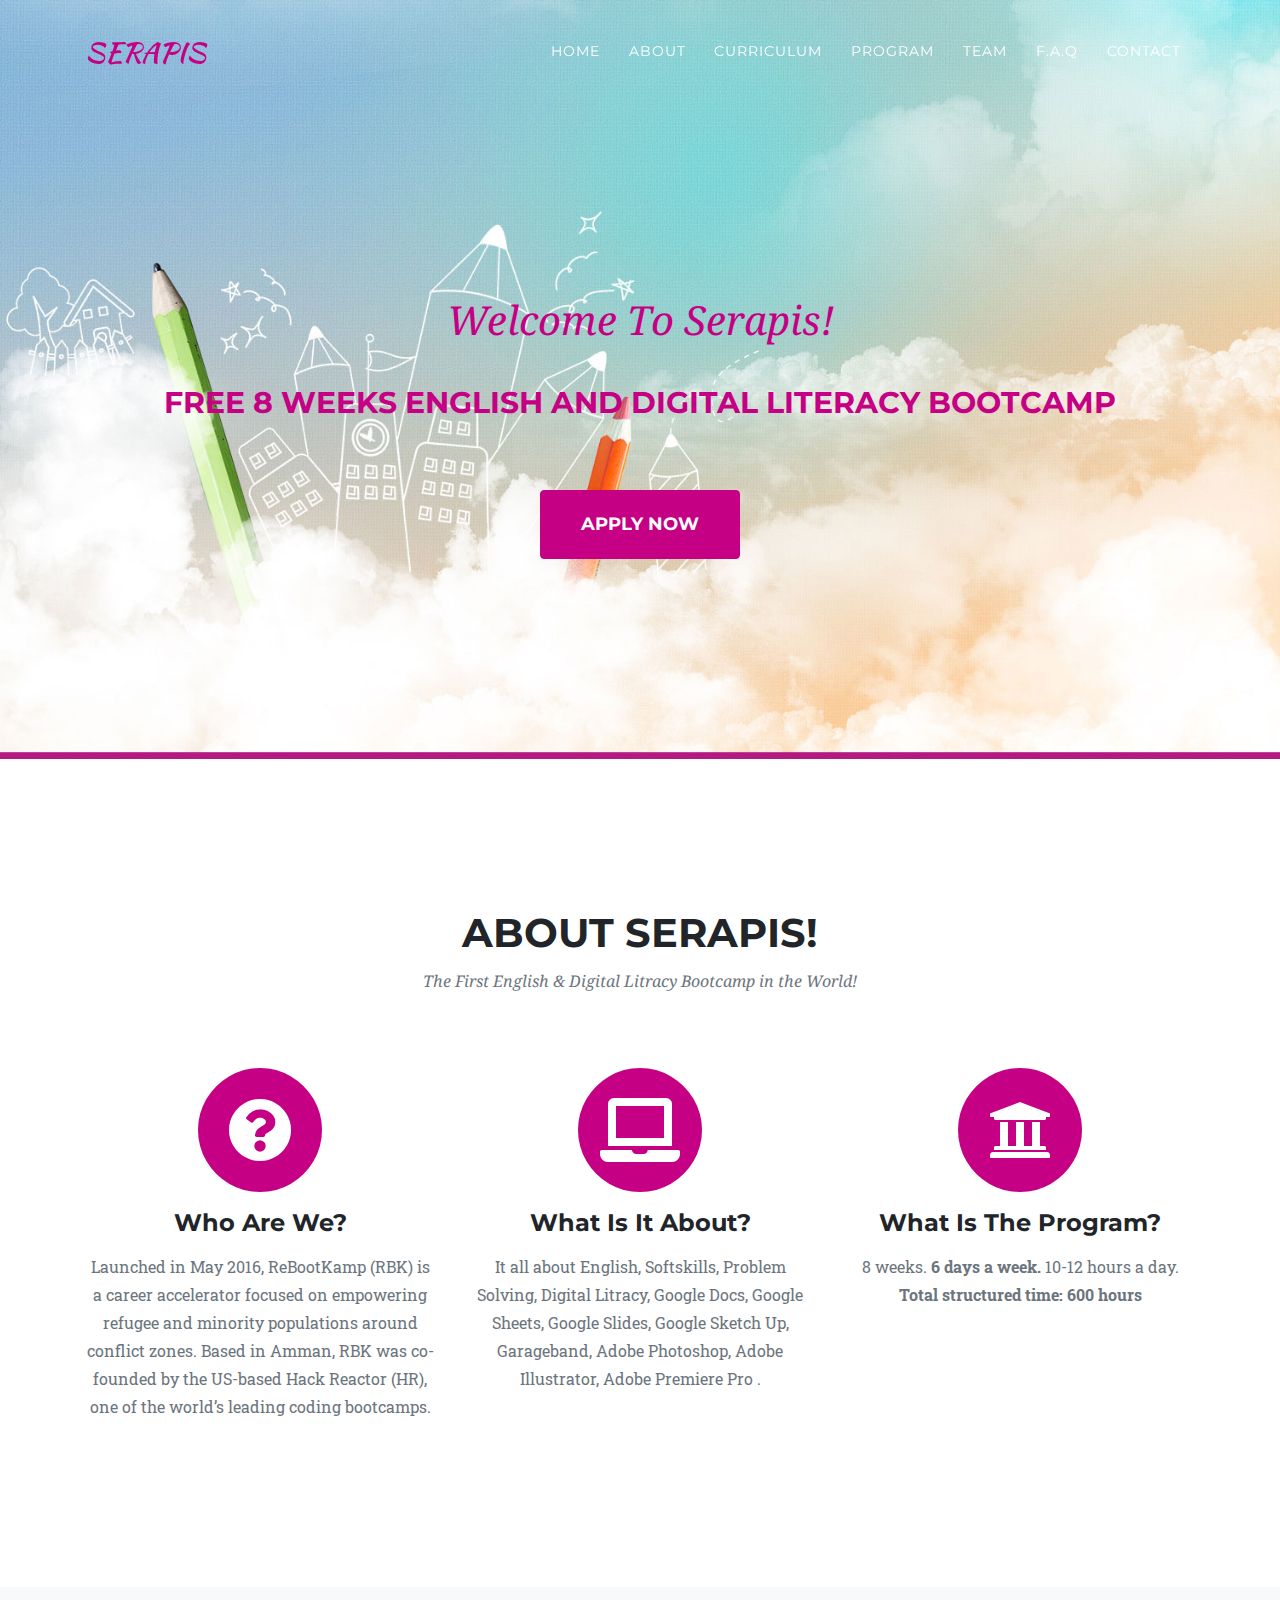
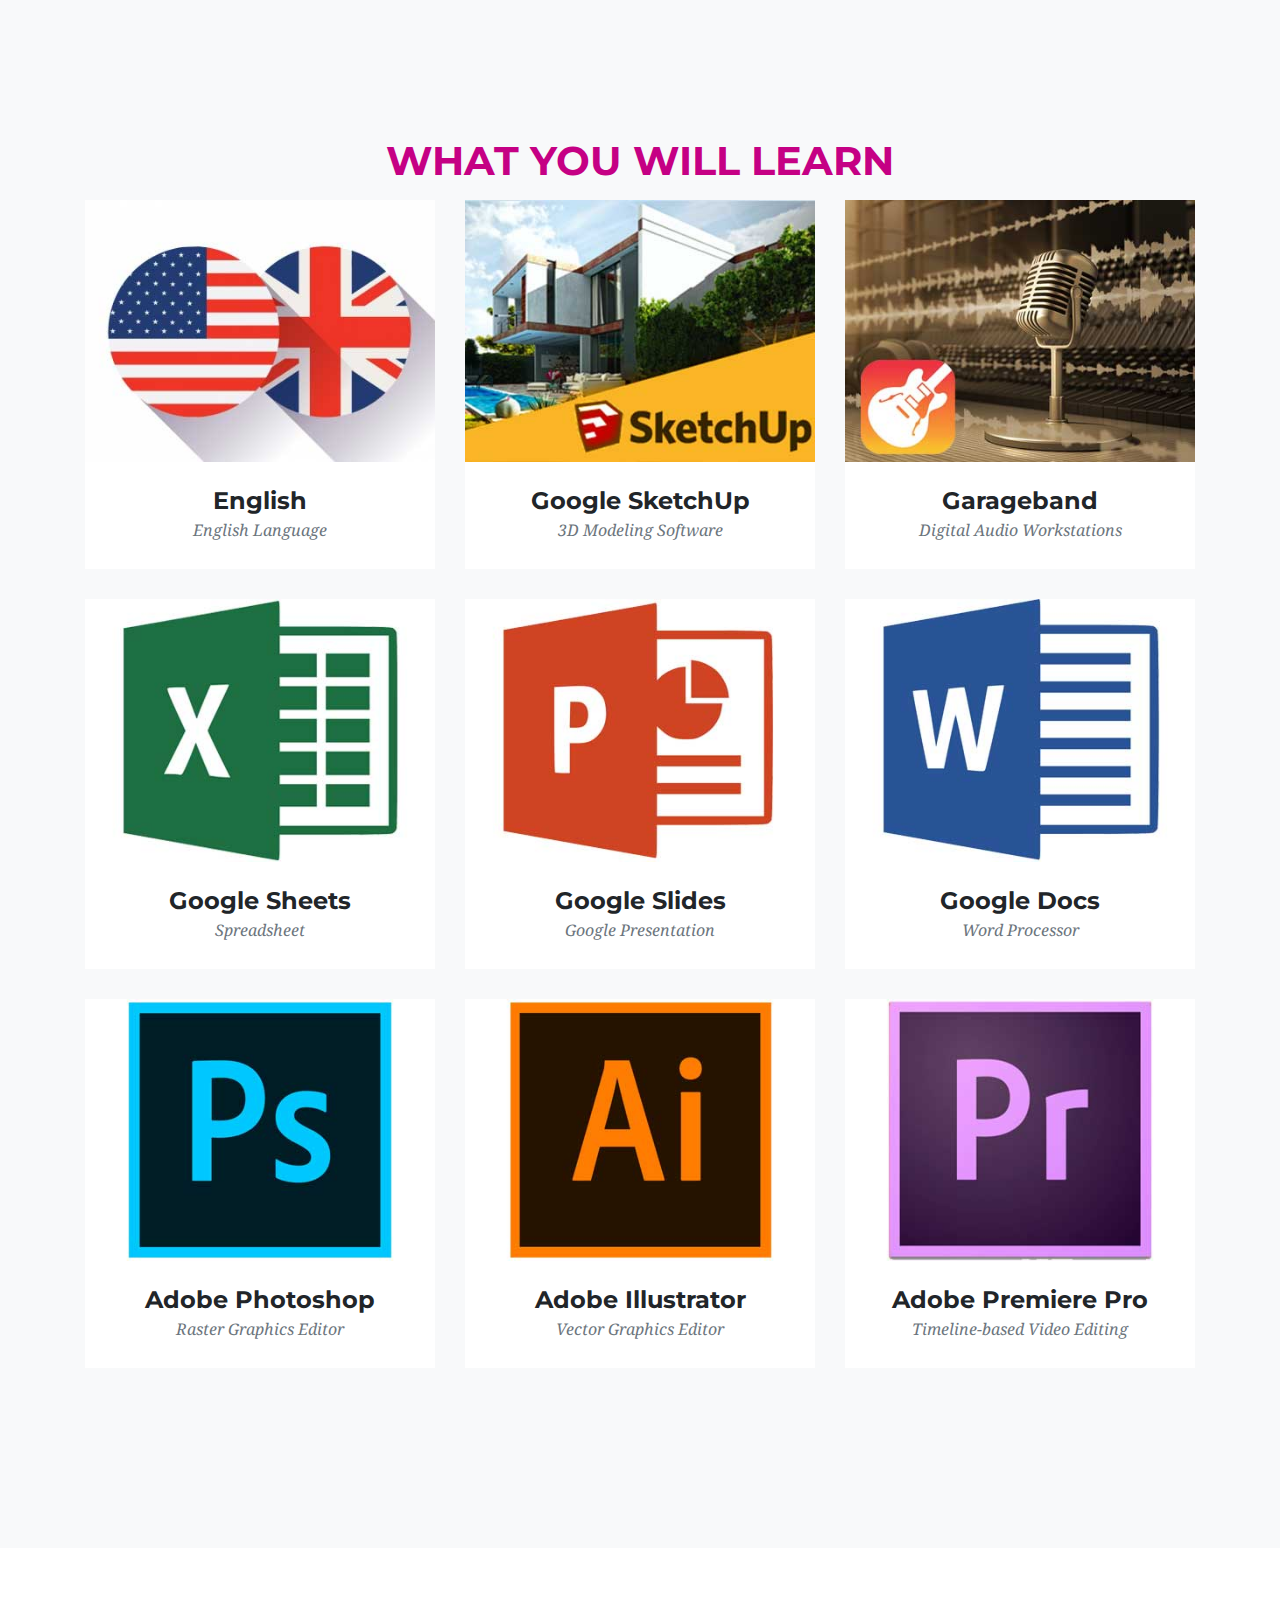
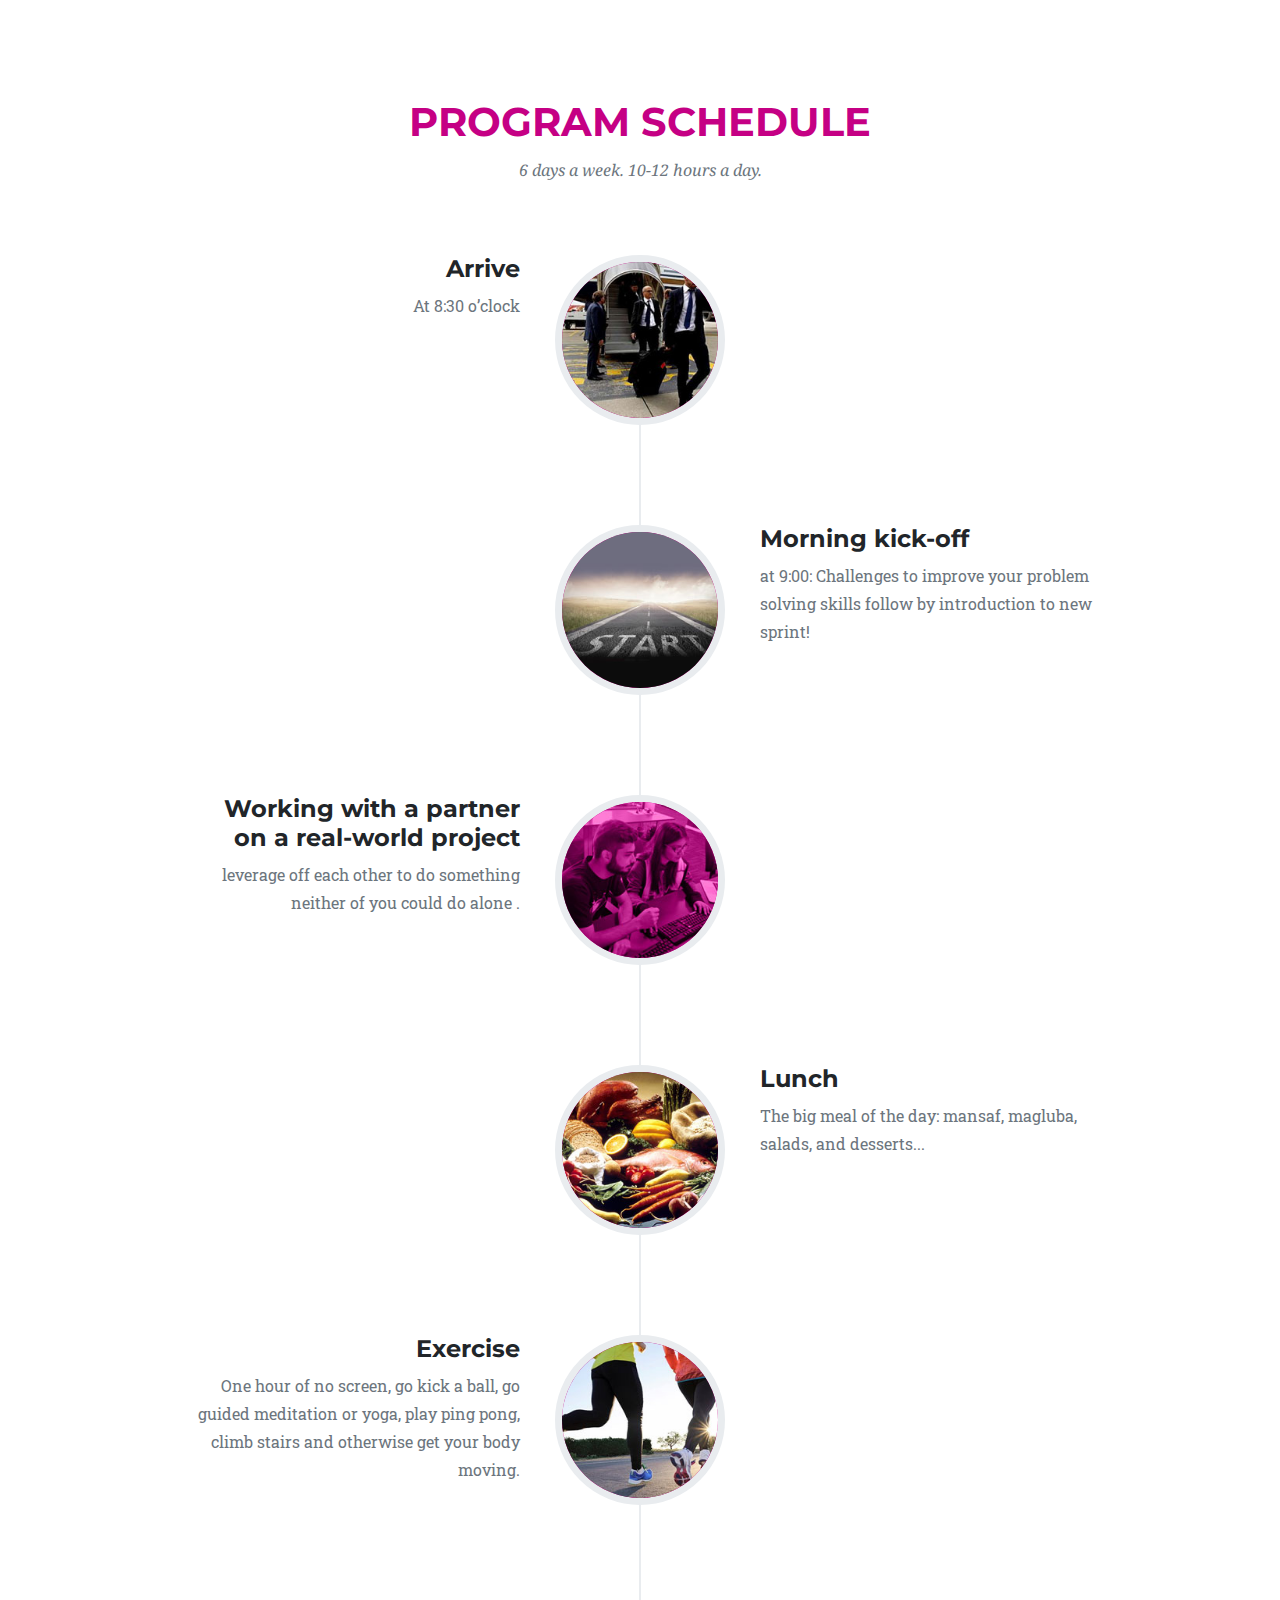
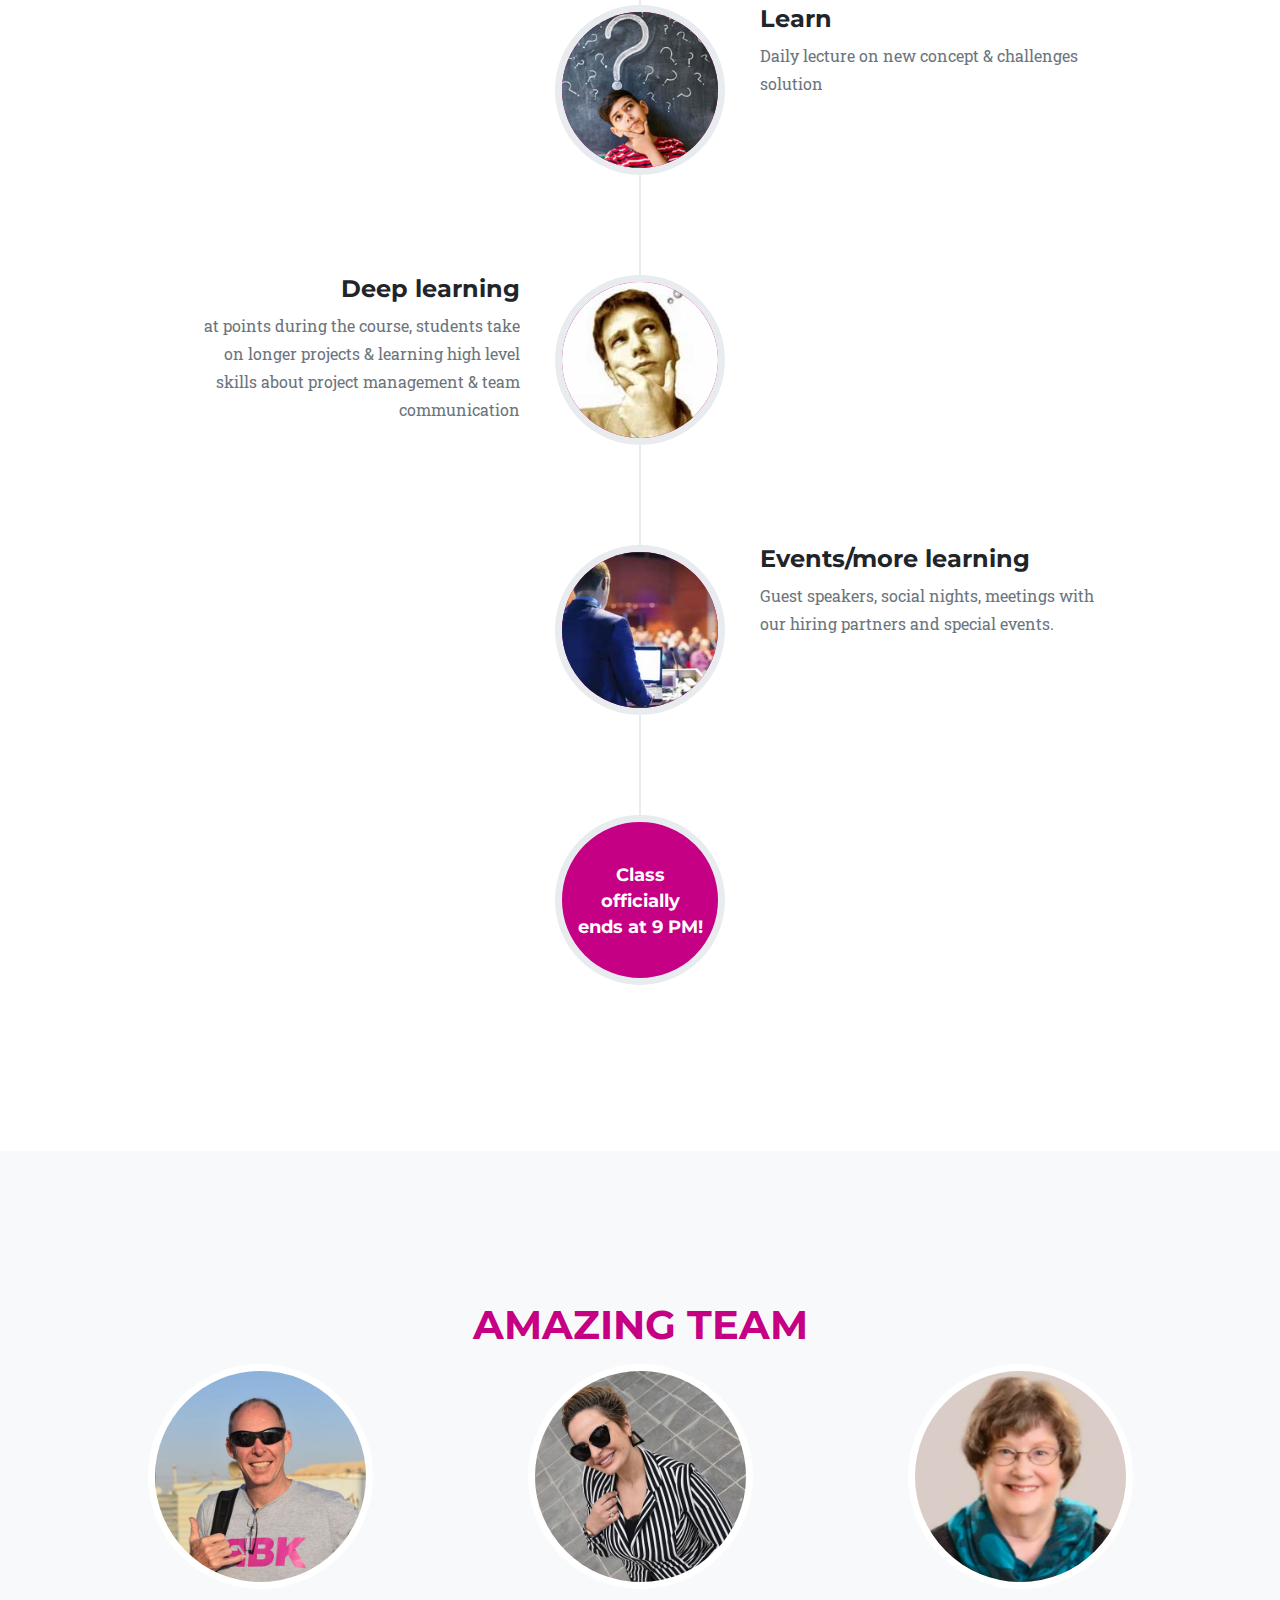
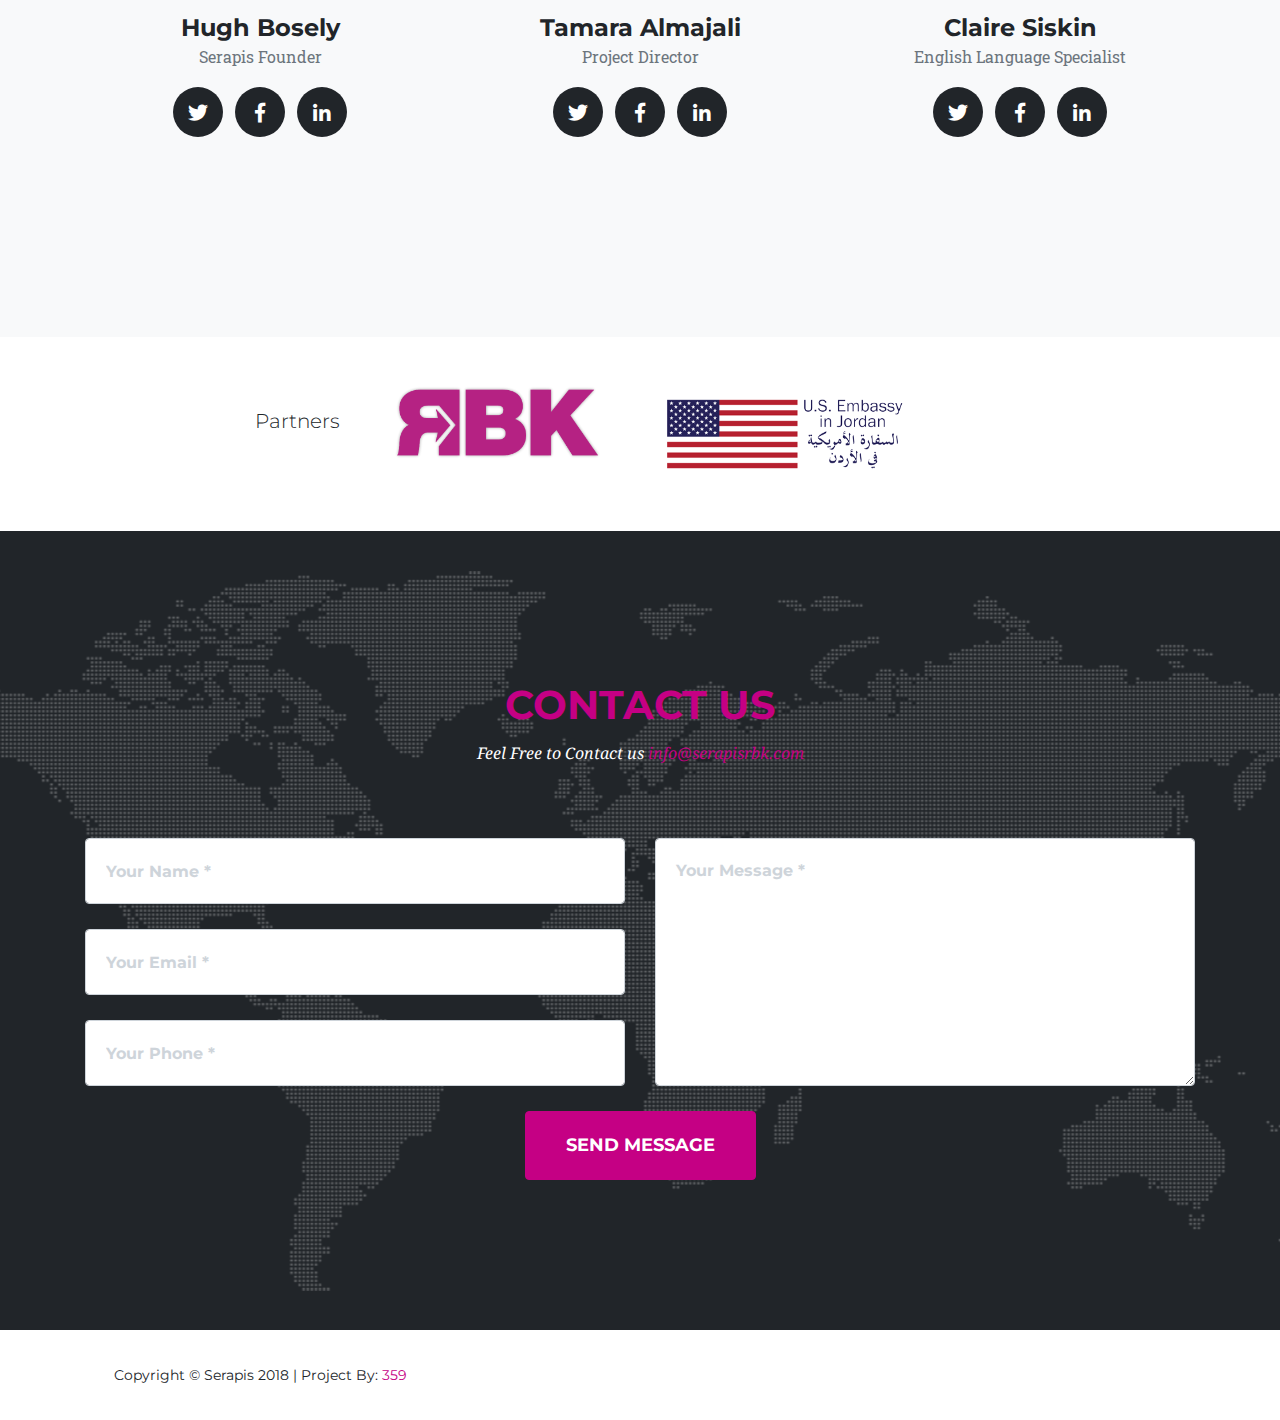
==== index.html @ 558980ce "(First English  Version) Will F.A.Q" ====
<!DOCTYPE html>
<html lang="en">

  <head>

    <meta charset="utf-8">
    <meta name="viewport" content="width=device-width, initial-scale=1, shrink-to-fit=no">
    <meta name="Serapis Bootcamp | Egnlish & Digital Litracy" content="">
    <meta name="Majd Eddin" content="Serapis Website">
    <link rel="shortcut icon" type="image/png" href="favicon.png"/>

    <title>Serapis Bootcamp | Egnlish & Digital Litracy</title>

    <!-- Bootstrap core CSS -->
    <link href="vendor/bootstrap/css/bootstrap.min.css" rel="stylesheet">

    <!-- Custom fonts for this template -->
    <link href="vendor/fontawesome-free/css/all.min.css" rel="stylesheet" type="text/css">
    <link href="https://fonts.googleapis.com/css?family=Montserrat:400,700" rel="stylesheet" type="text/css">
    <link href='https://fonts.googleapis.com/css?family=Kaushan+Script' rel='stylesheet' type='text/css'>
    <link href='https://fonts.googleapis.com/css?family=Droid+Serif:400,700,400italic,700italic' rel='stylesheet' type='text/css'>
    <link href='https://fonts.googleapis.com/css?family=Roboto+Slab:400,100,300,700' rel='stylesheet' type='text/css'>

    <!-- Custom styles for this template -->
    <link href="css/agency.min.css" rel="stylesheet">

  </head>

  <body id="page-top">

    <!-- Navigation -->
    <nav class="navbar navbar-expand-lg navbar-dark fixed-top" id="mainNav">
      <div class="container">
        <a class="navbar-brand js-scroll-trigger" href="#page-top">SERAPIS</a>
        <button class="navbar-toggler navbar-toggler-right" type="button" data-toggle="collapse" data-target="#navbarResponsive" aria-controls="navbarResponsive" aria-expanded="false" aria-label="Toggle navigation">
          Menu
          <i class="fas fa-bars"></i>
        </button>
        <div class="collapse navbar-collapse" id="navbarResponsive">
          <ul class="navbar-nav text-uppercase ml-auto">
            <li class="nav-item">
              <a class="nav-link js-scroll-trigger" href="#home">Home</a>
            </li>
            <li class="nav-item">
              <a class="nav-link js-scroll-trigger" href="#about">About</a>
            </li>
            <li class="nav-item">
              <a class="nav-link js-scroll-trigger" href="#portfolio">Curriculum</a>
            </li>
            <li class="nav-item">
                <a class="nav-link js-scroll-trigger" href="#program">Program</a>
              </li>
            <li class="nav-item">
              <a class="nav-link js-scroll-trigger" href="#team">Team</a>
            </li>
               <li class="nav-item">
              <a class="nav-link js-scroll-trigger" href="faq.html">F.A.Q</a>
            </li>
            <li class="nav-item">
              <a class="nav-link js-scroll-trigger" href="#contact">Contact</a>
            </li>
          </ul>
        </div>
      </div>
    </nav>

    <!-- Header -->
    <header class="masthead">
      <div class="container">
        <div class="intro-text">
          <div class="intro-lead-in" style="color:#C50084">Welcome To Serapis!</div>
          <div class="intro-heading text-uppercase" style="color:#C50084">FREE 8 WEEKS ENGLISH AND DIGITAL LITERACY BOOTCAMP          </div>
          <a class="btn btn-primary btn-xl text-uppercase js-scroll-trigger" href="apply/public">Apply Now</a>
        </div>
      </div>
    </header>

    <!-- Services -->
    <section id="about">
      <div class="container">
        <div class="row">
          <div class="col-lg-12 text-center">
            <h2 class="section-heading text-uppercase">About Serapis!</h2>
            <h3 class="section-subheading text-muted">The First English & Digital Litracy Bootcamp in the World!</h3>
          </div>
        </div>
        <div class="row text-center">
          <div class="col-md-4">
            <span class="fa-stack fa-4x">
              <i class="fas fa-circle fa-stack-2x text-primary"></i>
              <i class="fas fa-question-circle  fa-stack-1x fa-inverse"></i>
            </span>
            <h4 class="service-heading">Who Are We?</h4>
            <p class="text-muted">Launched in May 2016, ReBootKamp (RBK) is a career accelerator focused on empowering refugee and minority populations around conflict zones. Based in Amman, RBK was co-founded by the US-based Hack Reactor (HR), one of the world’s leading coding bootcamps.</p>
          </div>
          <div class="col-md-4">
            <span class="fa-stack fa-4x">
              <i class="fas fa-circle fa-stack-2x text-primary"></i>
              <i class="fas fa-laptop fa-stack-1x fa-inverse"></i>
            </span>
            <h4 class="service-heading">What Is It About?</h4>
            <p class="text-muted">It all about English, Softskills, Problem Solving, Digital Litracy, Google Docs, Google Sheets, Google Slides, Google Sketch Up, Garageband, Adobe Photoshop, Adobe Illustrator, Adobe Premiere Pro .</p>
          </div>
          <div class="col-md-4">
            <span class="fa-stack fa-4x">
              <i class="fas fa-circle fa-stack-2x text-primary"></i>
              <i class="fas fa-university  fa-stack-1x fa-inverse"></i>
            </span>
            <h4 class="service-heading">What Is The Program?</h4>
            <p class="text-muted">
              8 weeks.
             <b> 6 days a week.</b>
              10-12  hours a day.
              <b>Total structured time: 600 hours</b>
            </p>
          </div>
        </div>
      </div>
    </section>

    <!-- Portfolio Grid -->
    <section class="bg-light" id="portfolio">
      <div class="container">
        <div class="row">
          <div class="col-lg-12 text-center">
            <h2 class="section-heading text-uppercase" style="color:#C50084">What You Will Learn</h2>
            <!-- <h3 class="section-subheading text-muted">Lorem ipsum dolor sit amet consectetur.</h3> -->
          </div>
        </div>
        <div class="row">
          <div class="col-md-4 col-sm-6 portfolio-item">
            <a class="portfolio-link" data-toggle="modal" href="#portfolioModal1">
              <div class="portfolio-hover">
                <div class="portfolio-hover-content">
                  <i class="fas fa-plus fa-3x"></i>
                </div>
              </div>
              <img class="img-fluid" src="img/learn/english.jpg" alt="">
            </a>
            <div class="portfolio-caption">
              <h4>English</h4>
              <p class="text-muted">English Language</p>
            </div>
          </div>
          <div class="col-md-4 col-sm-6 portfolio-item">
            <a class="portfolio-link" data-toggle="modal" href="#portfolioModal2">
              <div class="portfolio-hover">
                <div class="portfolio-hover-content">
                  <i class="fas fa-plus fa-3x"></i>
                </div>
              </div>
              <img class="img-fluid" src="img/learn/sketch.jpg" alt="">
            </a>
            <div class="portfolio-caption">
              <h4>Google SketchUp</h4>
              <p class="text-muted">3D Modeling Software</p>
            </div>
          </div>
          <div class="col-md-4 col-sm-6 portfolio-item">
            <a class="portfolio-link" data-toggle="modal" href="#portfolioModal3">
              <div class="portfolio-hover">
                <div class="portfolio-hover-content">
                  <i class="fas fa-plus fa-3x"></i>
                </div>
              </div>
              <img class="img-fluid" src="img/learn/carageband.jpg" alt="">
            </a>
            <div class="portfolio-caption">
              <h4>Garageband</h4>
              <p class="text-muted">Digital Audio Workstations</p>
            </div>
          </div>
          <div class="col-md-4 col-sm-6 portfolio-item">
            <a class="portfolio-link" data-toggle="modal" href="#portfolioModal4">
              <div class="portfolio-hover">
                <div class="portfolio-hover-content">
                  <i class="fas fa-plus fa-3x"></i>
                </div>
              </div>
              <img class="img-fluid" src="img/learn/excel.jpg" alt="">
            </a>
            <div class="portfolio-caption">
              <h4>Google Sheets</h4>
              <p class="text-muted">Spreadsheet</p>
            </div>
          </div>
          <div class="col-md-4 col-sm-6 portfolio-item">
            <a class="portfolio-link" data-toggle="modal" href="#portfolioModal5">
              <div class="portfolio-hover">
                <div class="portfolio-hover-content">
                  <i class="fas fa-plus fa-3x"></i>
                </div>
              </div>
              <img class="img-fluid" src="img/learn/powerpoint.jpg" alt="">
            </a>
            <div class="portfolio-caption">
              <h4> Google Slides</h4>
              <p class="text-muted">Google Presentation</p>
            </div>
          </div>
          <div class="col-md-4 col-sm-6 portfolio-item">
            <a class="portfolio-link" data-toggle="modal" href="#portfolioModal6">
              <div class="portfolio-hover">
                <div class="portfolio-hover-content">
                  <i class="fas fa-plus fa-3x"></i>
                </div>
              </div>
              <img class="img-fluid" src="img/learn/word.jpg" alt="">
            </a>
            <div class="portfolio-caption">
              <h4>Google Docs</h4>
              <p class="text-muted">Word Processor</p>
            </div>
          </div>
          <div class="col-md-4 col-sm-6 portfolio-item">
            <a class="portfolio-link" data-toggle="modal" href="#portfolioModal6">
              <div class="portfolio-hover">
                <div class="portfolio-hover-content">
                  <i class="fas fa-plus fa-3x"></i>
                </div>
              </div>
              <img class="img-fluid" src="img/learn/ps.jpg" alt="">
            </a>
            <div class="portfolio-caption">
              <h4>Adobe Photoshop</h4>
              <p class="text-muted">Raster Graphics Editor </p>
            </div>
          </div>
          <div class="col-md-4 col-sm-6 portfolio-item">
            <a class="portfolio-link" data-toggle="modal" href="#portfolioModal6">
              <div class="portfolio-hover">
                <div class="portfolio-hover-content">
                  <i class="fas fa-plus fa-3x"></i>
                </div>
              </div>
              <img class="img-fluid" src="img/learn/ai.jpg" alt="">
            </a>
            <div class="portfolio-caption">
              <h4>Adobe Illustrator</h4>
              <p class="text-muted">Vector Graphics Editor </p>
            </div>
          </div>
          <div class="col-md-4 col-sm-6 portfolio-item">
            <a class="portfolio-link" data-toggle="modal" href="#portfolioModal6">
              <div class="portfolio-hover">
                <div class="portfolio-hover-content">
                  <i class="fas fa-plus fa-3x"></i>
                </div>
              </div>
              <img class="img-fluid" src="img/learn/pr.jpg" alt="">
            </a>
            <div class="portfolio-caption">
              <h4>Adobe Premiere Pro</h4>
              <p class="text-muted">Timeline-based Video Editing</p>
            </div>
          </div>
        </div>
      </div>
    </section>

    <!-- About -->
    <section id="program">
      <div class="container">
        <div class="row">
          <div class="col-lg-12 text-center">
            <h2 class="section-heading text-uppercase" style="color:#C50084">Program Schedule</h2>
            <h3 class="section-subheading text-muted"> 6 days a week. 10-12  hours a day.</h3>
          </div>
        </div>
        <div class="row">
          <div class="col-lg-12">
            <ul class="timeline">
              <li>
                <div class="timeline-image">
                  <img class="rounded-circle img-fluid" src="img/program/arrive.jpg" alt="">
                </div>
                <div class="timeline-panel">
                  <div class="timeline-heading">
                    <h4>Arrive</h4>
                  </div>
                  <div class="timeline-body">
                    <p class="text-muted">At 8:30 o’clock</p>
                  </div>
                </div>
              </li>
              <li class="timeline-inverted">
                <div class="timeline-image">
                  <img class="rounded-circle img-fluid" src="img/program/start.jpg" alt="">
                </div>
                <div class="timeline-panel">
                  <div class="timeline-heading">
                    <h4>Morning kick-off</h4>
                  </div>
                  <div class="timeline-body">
                    <p class="text-muted">at 9:00: Challenges to improve your problem solving skills follow by introduction to new sprint!</p>
                  </div>
                </div>
              </li>
              <li>
                <div class="timeline-image">
                  <img class="rounded-circle img-fluid" src="img/program/working.jpg" alt="">
                </div>
                <div class="timeline-panel">
                  <div class="timeline-heading">
                    <h4>Working with a partner on a real-world project</h4>
                  </div>
                  <div class="timeline-body">
                    <p class="text-muted">leverage off each other to do something neither of you could do alone .</p>
                  </div>
                </div>
              </li>
              
              <li class="timeline-inverted">
                <div class="timeline-image">
                  <img class="rounded-circle img-fluid" src="img/program/food.jpg" alt="">
                </div>
                <div class="timeline-panel">
                  <div class="timeline-heading">
                    <h4>Lunch</h4>
                  </div>
                  <div class="timeline-body">
                    <p class="text-muted">The big meal of the day: mansaf, magluba, salads, and desserts...</p>
                  </div>
                </div>
              </li>
              <li>
                  <div class="timeline-image">
                    <img class="rounded-circle img-fluid" src="img/program/exercise.jpg" alt="">
                  </div>
                  <div class="timeline-panel">
                    <div class="timeline-heading">
                      <h4>Exercise</h4>
                    </div>
                    <div class="timeline-body">
                      <p class="text-muted">One hour of no screen, go kick a ball, go guided meditation or yoga, play ping pong, climb stairs and otherwise get your body moving.</p>
                    </div>
                  </div>
                </li>
                <li class="timeline-inverted">
                    <div class="timeline-image">
                      <img class="rounded-circle img-fluid" src="img/program/learn.jpg" alt="">
                    </div>
                    <div class="timeline-panel">
                      <div class="timeline-heading">
                        <h4>Learn</h4>
                      </div>
                      <div class="timeline-body">
                        <p class="text-muted">Daily lecture on new concept & challenges solution</p>
                      </div>
                    </div>
                  </li>
                  <li>
                      <div class="timeline-image">
                        <img class="rounded-circle img-fluid" src="img/program/deep.jpg" alt="">
                      </div>
                      <div class="timeline-panel">
                        <div class="timeline-heading">
                          <h4> Deep learning</h4>
                        </div>
                        <div class="timeline-body">
                          <p class="text-muted">at points during the course, students take on longer projects & learning high level skills about project management & team communication</p>
                        </div>
                      </div>
                    </li>
                    <li class="timeline-inverted">
                        <div class="timeline-image">
                          <img class="rounded-circle img-fluid" src="img/program/event.jpg" alt="">
                        </div>
                        <div class="timeline-panel">
                          <div class="timeline-heading">
                            <h4>Events/more learning</h4>
                          </div>
                          <div class="timeline-body">
                            <p class="text-muted">Guest speakers, social nights, meetings with our hiring partners and special events.</p>
                          </div>
                        </div>
                      </li>
              <li class="timeline-inverted">
                <div class="timeline-image">
                  <h4>Class  
                    <br>officially
                    <br>ends at 9 PM!</h4>
                </div>
              </li>
            </ul>
          </div>
        </div>
      </div>
    </section>

    <!-- Team -->
    <section class="bg-light" id="team">
      <div class="container">
        <div class="row">
          <div class="col-lg-12 text-center">
            <h2 class="section-heading text-uppercase" style="color:#C50084">Amazing Team</h2>
          </div>
        </div>
        <div class="row">
          <div class="col-sm-4">
            <div class="team-member">
              <img class="mx-auto rounded-circle" src="img/team/1.jpg" alt="">
              <h4>Hugh Bosely</h4>
              <p class="text-muted">Serapis Founder</p>
              <ul class="list-inline social-buttons">
                <li class="list-inline-item">
                  <a href="https://twitter.com/HughBosely">
                    <i class="fab fa-twitter"></i>
                  </a>
                </li>
                <li class="list-inline-item">
                  <a href="https://www.facebook.com/JSNTG">
                    <i class="fab fa-facebook-f"></i>
                  </a>
                </li>
                <li class="list-inline-item">
                  <a href="https://www.linkedin.com/in/rebootkamp/">
                    <i class="fab fa-linkedin-in"></i>
                  </a>
                </li>
              </ul>
            </div>
          </div>
          <div class="col-sm-4">
            <div class="team-member">
              <img class="mx-auto rounded-circle" src="img/team/2.jpg" alt="">
              <h4>Tamara Almajali</h4>
              <p class="text-muted">Project Director</p>
              <ul class="list-inline social-buttons">
                <li class="list-inline-item">
                  <a href="#">
                    <i class="fab fa-twitter"></i>
                  </a>
                </li>
                <li class="list-inline-item">
                  <a href="https://www.facebook.com/tamara.almajali.5">
                    <i class="fab fa-facebook-f"></i>
                  </a>
                </li>
                <li class="list-inline-item">
                  <a href="https://www.linkedin.com/in/tamara-f-almajali-1774a886/">
                    <i class="fab fa-linkedin-in"></i>
                  </a>
                </li>
              </ul>
            </div>
          </div>
          <div class="col-sm-4">
            <div class="team-member">
              <img class="mx-auto rounded-circle" src="img/team/3.jpg" alt="">
              <h4> Claire Siskin </h4>
              <p class="text-muted">English Language Specialist</p>
              <ul class="list-inline social-buttons">
                <li class="list-inline-item">
                  <a href="https://twitter.com/cbsiskin">
                    <i class="fab fa-twitter"></i>
                  </a>
                </li>
                <li class="list-inline-item">
                  <a href="https://www.facebook.com/claire.siskin">
                    <i class="fab fa-facebook-f"></i>
                  </a>
                </li>
                <li class="list-inline-item">
                  <a href="https://www.linkedin.com/in/claire-bradin-siskin-5b6ab75/">
                    <i class="fab fa-linkedin-in"></i>
                  </a>
                </li>
              </ul>
            </div>
          </div>
        </div>
      </div>
    </section>

    <!-- Clients -->
    <section class="py-5">
      <div class="container">
        
        <div class="row">
          <div class="col-md-3 col-sm-6">
              <br>
              <h2 class="lead text-right" > Partners </h2>
          </div>
          <div class="col-md-3 col-sm-6">
            <a href="http://rbk.org">
              <img class="img-fluid d-block mx-auto" src="img/partners/rbk.png" width="90%"  alt="rbk">
            </a>
          </div>
          <div class="col-md-3 col-sm-6">
            <a href="https://jo.usembassy.gov/">
              <img class="img-fluid d-block mx-auto" src="img/partners/us-flag.png" alt="us flag">
            </a>
          </div>
        
        
        </div>
      </div>
    </section>

    <!-- Contact -->
    <section id="contact">
      <div class="container">
        <div class="row">
          <div class="col-lg-12 text-center">
            <h2 class="section-heading text-uppercase" style="color:#C50084">Contact Us</h2>
            <h3 class="section-subheading text-white">Feel Free to Contact us <a href="mailto:info@serapisrbk.com"> info@serapisrbk.com </a></h3>
          </div>
        </div>
        <div class="row">
          <div class="col-lg-12">
            <form id="contactForm" name="sentMessage" novalidate="novalidate" action="send.php" method="GET">
              <div class="row">
                <div class="col-md-6">
                  <div class="form-group">
                    <input class="form-control" id="name" name="name" type="text" placeholder="Your Name *" required="required" data-validation-required-message="Please enter your name.">
                    <p class="help-block text-danger"></p>
                  </div>
                  <div class="form-group">
                    <input class="form-control" id="email" name="email" type="email" placeholder="Your Email *" required="required" data-validation-required-message="Please enter your email address.">
                    <p class="help-block text-danger"></p>
                  </div>
                  <div class="form-group">
                    <input class="form-control" id="phone" name="phone" type="tel" placeholder="Your Phone *" required="required" data-validation-required-message="Please enter your phone number.">
                    <p class="help-block text-danger"></p>
                  </div>
                </div>
                <div class="col-md-6">
                  <div class="form-group">
                    <textarea class="form-control" id="message" name="message" placeholder="Your Message *" required="required" data-validation-required-message="Please enter a message."></textarea>
                    <p class="help-block text-danger"></p>
                  </div>
                </div>
                <div class="clearfix"></div>
                <div class="col-lg-12 text-center">
                  <div id="success"></div>
                  <button id="sendMessageButton" class="btn btn-primary btn-xl text-uppercase" type="submit">Send Message</button>
                </div>
              </div>
            </form>
          </div>
        </div>
      </div>
    </section>

    <!-- Footer -->
    <footer>
      <div class="container">
        <div class="row">
          <div class="col-md-4">
            <span class="copyright">Copyright &copy; Serapis 2018 | Project By: <a href="http://359.jo">359</a></span>
          </div>
             <!-- <div class="col-md-4">
            <ul class="list-inline social-buttons">
              <li class="list-inline-item">
                <a href="#">
                  <i class="fab fa-twitter"></i>
                </a>
              </li>
              <li class="list-inline-item">
                <a href="#">
                  <i class="fab fa-facebook-f"></i>
                </a>
              </li>
              <li class="list-inline-item">
                <a href="#">
                  <i class="fab fa-linkedin-in"></i>
                </a>
              </li>
            </ul>
          </div>
       <div class="col-md-4">
            <ul class="list-inline quicklinks">
              <li class="list-inline-item">
                <a href="#">Privacy Policy</a>
              </li>
              <li class="list-inline-item">
                <a href="#">Terms of Use</a>
              </li>
            </ul>
          </div> -->
        </div>
      </div>
    </footer>

    <!-- Portfolio Modals -->

    <!-- Modal 1
    <div class="portfolio-modal modal fade" id="portfolioModal1" tabindex="-1" role="dialog" aria-hidden="true">
      <div class="modal-dialog">
        <div class="modal-content">
          <div class="close-modal" data-dismiss="modal">
            <div class="lr">
              <div class="rl"></div>
            </div>
          </div>
          <div class="container">
            <div class="row">
              <div class="col-lg-8 mx-auto">
                <div class="modal-body">
                  <!-- Project Details Go Here
                  <h2 class="text-uppercase">Project Name</h2>
                  <p class="item-intro text-muted">Lorem ipsum dolor sit amet consectetur.</p>
                  <img class="img-fluid d-block mx-auto" src="img/portfolio/01-full.jpg" alt="">
                  <p>Use this area to describe your project. Lorem ipsum dolor sit amet, consectetur adipisicing elit. Est blanditiis dolorem culpa incidunt minus dignissimos deserunt repellat aperiam quasi sunt officia expedita beatae cupiditate, maiores repudiandae, nostrum, reiciendis facere nemo!</p>
                  <ul class="list-inline">
                    <li>Date: January 2017</li>
                    <li>Client: Threads</li>
                    <li>Category: Illustration</li>
                  </ul>
                  <button class="btn btn-primary" data-dismiss="modal" type="button">
                    <i class="fas fa-times"></i>
                    Close Project</button>
                </div>
              </div>
            </div>
          </div>
        </div>
      </div>
    </div>

    <!-- Modal 2 
    <div class="portfolio-modal modal fade" id="portfolioModal2" tabindex="-1" role="dialog" aria-hidden="true">
      <div class="modal-dialog">
        <div class="modal-content">
          <div class="close-modal" data-dismiss="modal">
            <div class="lr">
              <div class="rl"></div>
            </div>
          </div>
          <div class="container">
            <div class="row">
              <div class="col-lg-8 mx-auto">
                <div class="modal-body">
                  <!-- Project Details Go Here 
                  <h2 class="text-uppercase">Project Name</h2>
                  <p class="item-intro text-muted">Lorem ipsum dolor sit amet consectetur.</p>
                  <img class="img-fluid d-block mx-auto" src="img/portfolio/02-full.jpg" alt="">
                  <p>SketchUp, formerly Google Sketchup, is a 3D modeling computer program for a wide range of drawing applications such as architectural, interior design, landscape architecture, civil and mechanical engineering, film and video game design. It is available as a web-based application, SketchUp Free,[4] a freeware version, SketchUp Make, and a paid version with additional functionality, SketchUp Pro.</p>
                  <ul class="list-inline">
                    <li>Date: January 2017</li>
                    <li>Client: Explore</li>
                    <li>Category: Graphic Design</li>
                  </ul>
                  <button class="btn btn-primary" data-dismiss="modal" type="button">
                    <i class="fas fa-times"></i>
                    Close </button>
                </div>
              </div>
            </div>
          </div>
        </div>
      </div>
    </div>

    <!-- Modal 3 
    <div class="portfolio-modal modal fade" id="portfolioModal3" tabindex="-1" role="dialog" aria-hidden="true">
      <div class="modal-dialog">
        <div class="modal-content">
          <div class="close-modal" data-dismiss="modal">
            <div class="lr">
              <div class="rl"></div>
            </div>
          </div>
          <div class="container">
            <div class="row">
              <div class="col-lg-8 mx-auto">
                <div class="modal-body">
                  <!-- Project Details Go Here 
                  <h2 class="text-uppercase">Project Name</h2>
                  <p class="item-intro text-muted">Lorem ipsum dolor sit amet consectetur.</p>
                  <img class="img-fluid d-block mx-auto" src="img/portfolio/03-full.jpg" alt="">
                  <p>Use this area to describe your project. Lorem ipsum dolor sit amet, consectetur adipisicing elit. Est blanditiis dolorem culpa incidunt minus dignissimos deserunt repellat aperiam quasi sunt officia expedita beatae cupiditate, maiores repudiandae, nostrum, reiciendis facere nemo!</p>
                  <ul class="list-inline">
                    <li>Date: January 2017</li>
                    <li>Client: Finish</li>
                    <li>Category: Identity</li>
                  </ul>
                  <button class="btn btn-primary" data-dismiss="modal" type="button">
                    <i class="fas fa-times"></i>
                    Close Project</button>
                </div>
              </div>
            </div>
          </div>
        </div>
      </div>
    </div>

    <!-- Modal 4 
    <div class="portfolio-modal modal fade" id="portfolioModal4" tabindex="-1" role="dialog" aria-hidden="true">
      <div class="modal-dialog">
        <div class="modal-content">
          <div class="close-modal" data-dismiss="modal">
            <div class="lr">
              <div class="rl"></div>
            </div>
          </div>
          <div class="container">
            <div class="row">
              <div class="col-lg-8 mx-auto">
                <div class="modal-body">
                  <!-- Project Details Go Here 
                  <h2 class="text-uppercase">Project Name</h2>
                  <p class="item-intro text-muted">Lorem ipsum dolor sit amet consectetur.</p>
                  <img class="img-fluid d-block mx-auto" src="img/portfolio/04-full.jpg" alt="">
                  <p>Use this area to describe your project. Lorem ipsum dolor sit amet, consectetur adipisicing elit. Est blanditiis dolorem culpa incidunt minus dignissimos deserunt repellat aperiam quasi sunt officia expedita beatae cupiditate, maiores repudiandae, nostrum, reiciendis facere nemo!</p>
                  <ul class="list-inline">
                    <li>Date: January 2017</li>
                    <li>Client: Lines</li>
                    <li>Category: Branding</li>
                  </ul>
                  <button class="btn btn-primary" data-dismiss="modal" type="button">
                    <i class="fas fa-times"></i>
                    Close Project</button>
                </div>
              </div>
            </div>
          </div>
        </div>
      </div>
    </div>

    <!-- Modal 5 
    <div class="portfolio-modal modal fade" id="portfolioModal5" tabindex="-1" role="dialog" aria-hidden="true">
      <div class="modal-dialog">
        <div class="modal-content">
          <div class="close-modal" data-dismiss="modal">
            <div class="lr">
              <div class="rl"></div>
            </div>
          </div>
          <div class="container">
            <div class="row">
              <div class="col-lg-8 mx-auto">
                <div class="modal-body">
                  <!-- Project Details Go Here
                  <h2 class="text-uppercase">Project Name</h2>
                  <p class="item-intro text-muted">Lorem ipsum dolor sit amet consectetur.</p>
                  <img class="img-fluid d-block mx-auto" src="img/portfolio/05-full.jpg" alt="">
                  <p>Use this area to describe your project. Lorem ipsum dolor sit amet, consectetur adipisicing elit. Est blanditiis dolorem culpa incidunt minus dignissimos deserunt repellat aperiam quasi sunt officia expedita beatae cupiditate, maiores repudiandae, nostrum, reiciendis facere nemo!</p>
                  <ul class="list-inline">
                    <li>Date: January 2017</li>
                    <li>Client: Southwest</li>
                    <li>Category: Website Design</li>
                  </ul>
                  <button class="btn btn-primary" data-dismiss="modal" type="button">
                    <i class="fas fa-times"></i>
                    Close Project</button>
                </div>
              </div>
            </div>
          </div>
        </div>
      </div>
    </div>

    <!-- Modal 6 
    <div class="portfolio-modal modal fade" id="portfolioModal6" tabindex="-1" role="dialog" aria-hidden="true">
      <div class="modal-dialog">
        <div class="modal-content">
          <div class="close-modal" data-dismiss="modal">
            <div class="lr">
              <div class="rl"></div>
            </div>
          </div>
          <div class="container">
            <div class="row">
              <div class="col-lg-8 mx-auto">
                <div class="modal-body">
                  <!-- Project Details Go Here 
                  <h2 class="text-uppercase">Project Name</h2>
                  <p class="item-intro text-muted">Lorem ipsum dolor sit amet consectetur.</p>
                  <img class="img-fluid d-block mx-auto" src="img/portfolio/06-full.jpg" alt="">
                  <p>Use this area to describe your project. Lorem ipsum dolor sit amet, consectetur adipisicing elit. Est blanditiis dolorem culpa incidunt minus dignissimos deserunt repellat aperiam quasi sunt officia expedita beatae cupiditate, maiores repudiandae, nostrum, reiciendis facere nemo!</p>
                  <ul class="list-inline">
                    <li>Date: January 2017</li>
                    <li>Client: Window</li>
                    <li>Category: Photography</li>
                  </ul>
                  <button class="btn btn-primary" data-dismiss="modal" type="button">
                    <i class="fas fa-times"></i>
                    Close Project</button>
                </div>
              </div>
            </div>
          </div>
        </div>
      </div>
    </div>

    <!-- Bootstrap core JavaScript -->
    <script src="vendor/jquery/jquery.min.js"></script>
    <script src="vendor/bootstrap/js/bootstrap.bundle.min.js"></script>

    <!-- Plugin JavaScript -->
    <script src="vendor/jquery-easing/jquery.easing.min.js"></script>

    <!-- Contact form JavaScript -->
    <script src="js/jqBootstrapValidation.js"></script>
    <script src="js/contact_me.js"></script>

    <!-- Custom scripts for this template -->
    <script src="js/agency.min.js"></script>

  </body>

</html>
---- vendor/fontawesome-free/css/all.min.css ----
/*!
 * Font Awesome Free 5.3.1 by @fontawesome - https://fontawesome.com
 * License - https://fontawesome.com/license/free (Icons: CC BY 4.0, Fonts: SIL OFL 1.1, Code: MIT License)
 */
.fa,.fab,.fal,.far,.fas{-moz-osx-font-smoothing:grayscale;-webkit-font-smoothing:antialiased;display:inline-block;font-style:normal;font-variant:normal;text-rendering:auto;line-height:1}.fa-lg{font-size:1.33333em;line-height:.75em;vertical-align:-.0667em}.fa-xs{font-size:.75em}.fa-sm{font-size:.875em}.fa-1x{font-size:1em}.fa-2x{font-size:2em}.fa-3x{font-size:3em}.fa-4x{font-size:4em}.fa-5x{font-size:5em}.fa-6x{font-size:6em}.fa-7x{font-size:7em}.fa-8x{font-size:8em}.fa-9x{font-size:9em}.fa-10x{font-size:10em}.fa-fw{text-align:center;width:1.25em}.fa-ul{list-style-type:none;margin-left:2.5em;padding-left:0}.fa-ul>li{position:relative}.fa-li{left:-2em;position:absolute;text-align:center;width:2em;line-height:inherit}.fa-border{border:.08em solid #eee;border-radius:.1em;padding:.2em .25em .15em}.fa-pull-left{float:left}.fa-pull-right{float:right}.fa.fa-pull-left,.fab.fa-pull-left,.fal.fa-pull-left,.far.fa-pull-left,.fas.fa-pull-left{margin-right:.3em}.fa.fa-pull-right,.fab.fa-pull-right,.fal.fa-pull-right,.far.fa-pull-right,.fas.fa-pull-right{margin-left:.3em}.fa-spin{animation:fa-spin 2s infinite linear}.fa-pulse{animation:fa-spin 1s infinite steps(8)}@keyframes fa-spin{0%{transform:rotate(0deg)}to{transform:rotate(1turn)}}.fa-rotate-90{-ms-filter:"progid:DXImageTransform.Microsoft.BasicImage(rotation=1)";transform:rotate(90deg)}.fa-rotate-180{-ms-filter:"progid:DXImageTransform.Microsoft.BasicImage(rotation=2)";transform:rotate(180deg)}.fa-rotate-270{-ms-filter:"progid:DXImageTransform.Microsoft.BasicImage(rotation=3)";transform:rotate(270deg)}.fa-flip-horizontal{-ms-filter:"progid:DXImageTransform.Microsoft.BasicImage(rotation=0, mirror=1)";transform:scaleX(-1)}.fa-flip-vertical{transform:scaleY(-1)}.fa-flip-horizontal.fa-flip-vertical,.fa-flip-vertical{-ms-filter:"progid:DXImageTransform.Microsoft.BasicImage(rotation=2, mirror=1)"}.fa-flip-horizontal.fa-flip-vertical{transform:scale(-1)}:root .fa-flip-horizontal,:root .fa-flip-vertical,:root .fa-rotate-90,:root .fa-rotate-180,:root .fa-rotate-270{-webkit-filter:none;filter:none}.fa-stack{display:inline-block;height:2em;line-height:2em;position:relative;vertical-align:middle;width:2em}.fa-stack-1x,.fa-stack-2x{left:0;position:absolute;text-align:center;width:100%}.fa-stack-1x{line-height:inherit}.fa-stack-2x{font-size:2em}.fa-inverse{color:#fff}.fa-500px:before{content:"\f26e"}.fa-accessible-icon:before{content:"\f368"}.fa-accusoft:before{content:"\f369"}.fa-ad:before{content:"\f641"}.fa-address-book:before{content:"\f2b9"}.fa-address-card:before{content:"\f2bb"}.fa-adjust:before{content:"\f042"}.fa-adn:before{content:"\f170"}.fa-adversal:before{content:"\f36a"}.fa-affiliatetheme:before{content:"\f36b"}.fa-air-freshener:before{content:"\f5d0"}.fa-algolia:before{content:"\f36c"}.fa-align-center:before{content:"\f037"}.fa-align-justify:before{content:"\f039"}.fa-align-left:before{content:"\f036"}.fa-align-right:before{content:"\f038"}.fa-alipay:before{content:"\f642"}.fa-allergies:before{content:"\f461"}.fa-amazon:before{content:"\f270"}.fa-amazon-pay:before{content:"\f42c"}.fa-ambulance:before{content:"\f0f9"}.fa-american-sign-language-interpreting:before{content:"\f2a3"}.fa-amilia:before{content:"\f36d"}.fa-anchor:before{content:"\f13d"}.fa-android:before{content:"\f17b"}.fa-angellist:before{content:"\f209"}.fa-angle-double-down:before{content:"\f103"}.fa-angle-double-left:before{content:"\f100"}.fa-angle-double-right:before{content:"\f101"}.fa-angle-double-up:before{content:"\f102"}.fa-angle-down:before{content:"\f107"}.fa-angle-left:before{content:"\f104"}.fa-angle-right:before{content:"\f105"}.fa-angle-up:before{content:"\f106"}.fa-angry:before{content:"\f556"}.fa-angrycreative:before{content:"\f36e"}.fa-angular:before{content:"\f420"}.fa-ankh:before{content:"\f644"}.fa-app-store:before{content:"\f36f"}.fa-app-store-ios:before{content:"\f370"}.fa-apper:before{content:"\f371"}.fa-apple:before{content:"\f179"}.fa-apple-alt:before{content:"\f5d1"}.fa-apple-pay:before{content:"\f415"}.fa-archive:before{content:"\f187"}.fa-archway:before{content:"\f557"}.fa-arrow-alt-circle-down:before{content:"\f358"}.fa-arrow-alt-circle-left:before{content:"\f359"}.fa-arrow-alt-circle-right:before{content:"\f35a"}.fa-arrow-alt-circle-up:before{content:"\f35b"}.fa-arrow-circle-down:before{content:"\f0ab"}.fa-arrow-circle-left:before{content:"\f0a8"}.fa-arrow-circle-right:before{content:"\f0a9"}.fa-arrow-circle-up:before{content:"\f0aa"}.fa-arrow-down:before{content:"\f063"}.fa-arrow-left:before{content:"\f060"}.fa-arrow-right:before{content:"\f061"}.fa-arrow-up:before{content:"\f062"}.fa-arrows-alt:before{content:"\f0b2"}.fa-arrows-alt-h:before{content:"\f337"}.fa-arrows-alt-v:before{content:"\f338"}.fa-assistive-listening-systems:before{content:"\f2a2"}.fa-asterisk:before{content:"\f069"}.fa-asymmetrik:before{content:"\f372"}.fa-at:before{content:"\f1fa"}.fa-atlas:before{content:"\f558"}.fa-atom:before{content:"\f5d2"}.fa-audible:before{content:"\f373"}.fa-audio-description:before{content:"\f29e"}.fa-autoprefixer:before{content:"\f41c"}.fa-avianex:before{content:"\f374"}.fa-aviato:before{content:"\f421"}.fa-award:before{content:"\f559"}.fa-aws:before{content:"\f375"}.fa-backspace:before{content:"\f55a"}.fa-backward:before{content:"\f04a"}.fa-balance-scale:before{content:"\f24e"}.fa-ban:before{content:"\f05e"}.fa-band-aid:before{content:"\f462"}.fa-bandcamp:before{content:"\f2d5"}.fa-barcode:before{content:"\f02a"}.fa-bars:before{content:"\f0c9"}.fa-baseball-ball:before{content:"\f433"}.fa-basketball-ball:before{content:"\f434"}.fa-bath:before{content:"\f2cd"}.fa-battery-empty:before{content:"\f244"}.fa-battery-full:before{content:"\f240"}.fa-battery-half:before{content:"\f242"}.fa-battery-quarter:before{content:"\f243"}.fa-battery-three-quarters:before{content:"\f241"}.fa-bed:before{content:"\f236"}.fa-beer:before{content:"\f0fc"}.fa-behance:before{content:"\f1b4"}.fa-behance-square:before{content:"\f1b5"}.fa-bell:before{content:"\f0f3"}.fa-bell-slash:before{content:"\f1f6"}.fa-bezier-curve:before{content:"\f55b"}.fa-bible:before{content:"\f647"}.fa-bicycle:before{content:"\f206"}.fa-bimobject:before{content:"\f378"}.fa-binoculars:before{content:"\f1e5"}.fa-birthday-cake:before{content:"\f1fd"}.fa-bitbucket:before{content:"\f171"}.fa-bitcoin:before{content:"\f379"}.fa-bity:before{content:"\f37a"}.fa-black-tie:before{content:"\f27e"}.fa-blackberry:before{content:"\f37b"}.fa-blender:before{content:"\f517"}.fa-blind:before{content:"\f29d"}.fa-blogger:before{content:"\f37c"}.fa-blogger-b:before{content:"\f37d"}.fa-bluetooth:before{content:"\f293"}.fa-bluetooth-b:before{content:"\f294"}.fa-bold:before{content:"\f032"}.fa-bolt:before{content:"\f0e7"}.fa-bomb:before{content:"\f1e2"}.fa-bone:before{content:"\f5d7"}.fa-bong:before{content:"\f55c"}.fa-book:before{content:"\f02d"}.fa-book-open:before{content:"\f518"}.fa-book-reader:before{content:"\f5da"}.fa-bookmark:before{content:"\f02e"}.fa-bowling-ball:before{content:"\f436"}.fa-box:before{content:"\f466"}.fa-box-open:before{content:"\f49e"}.fa-boxes:before{content:"\f468"}.fa-braille:before{content:"\f2a1"}.fa-brain:before{content:"\f5dc"}.fa-briefcase:before{content:"\f0b1"}.fa-briefcase-medical:before{content:"\f469"}.fa-broadcast-tower:before{content:"\f519"}.fa-broom:before{content:"\f51a"}.fa-brush:before{content:"\f55d"}.fa-btc:before{content:"\f15a"}.fa-bug:before{content:"\f188"}.fa-building:before{content:"\f1ad"}.fa-bullhorn:before{content:"\f0a1"}.fa-bullseye:before{content:"\f140"}.fa-burn:before{content:"\f46a"}.fa-buromobelexperte:before{content:"\f37f"}.fa-bus:before{content:"\f207"}.fa-bus-alt:before{content:"\f55e"}.fa-business-time:before{content:"\f64a"}.fa-buysellads:before{content:"\f20d"}.fa-calculator:before{content:"\f1ec"}.fa-calendar:before{content:"\f133"}.fa-calendar-alt:before{content:"\f073"}.fa-calendar-check:before{content:"\f274"}.fa-calendar-minus:before{content:"\f272"}.fa-calendar-plus:before{content:"\f271"}.fa-calendar-times:before{content:"\f273"}.fa-camera:before{content:"\f030"}.fa-camera-retro:before{content:"\f083"}.fa-cannabis:before{content:"\f55f"}.fa-capsules:before{content:"\f46b"}.fa-car:before{content:"\f1b9"}.fa-car-alt:before{content:"\f5de"}.fa-car-battery:before{content:"\f5df"}.fa-car-crash:before{content:"\f5e1"}.fa-car-side:before{content:"\f5e4"}.fa-caret-down:before{content:"\f0d7"}.fa-caret-left:before{content:"\f0d9"}.fa-caret-right:before{content:"\f0da"}.fa-caret-square-down:before{content:"\f150"}.fa-caret-square-left:before{content:"\f191"}.fa-caret-square-right:before{content:"\f152"}.fa-caret-square-up:before{content:"\f151"}.fa-caret-up:before{content:"\f0d8"}.fa-cart-arrow-down:before{content:"\f218"}.fa-cart-plus:before{content:"\f217"}.fa-cc-amazon-pay:before{content:"\f42d"}.fa-cc-amex:before{content:"\f1f3"}.fa-cc-apple-pay:before{content:"\f416"}.fa-cc-diners-club:before{content:"\f24c"}.fa-cc-discover:before{content:"\f1f2"}.fa-cc-jcb:before{content:"\f24b"}.fa-cc-mastercard:before{content:"\f1f1"}.fa-cc-paypal:before{content:"\f1f4"}.fa-cc-stripe:before{content:"\f1f5"}.fa-cc-visa:before{content:"\f1f0"}.fa-centercode:before{content:"\f380"}.fa-certificate:before{content:"\f0a3"}.fa-chalkboard:before{content:"\f51b"}.fa-chalkboard-teacher:before{content:"\f51c"}.fa-charging-station:before{content:"\f5e7"}.fa-chart-area:before{content:"\f1fe"}.fa-chart-bar:before{content:"\f080"}.fa-chart-line:before{content:"\f201"}.fa-chart-pie:before{content:"\f200"}.fa-check:before{content:"\f00c"}.fa-check-circle:before{content:"\f058"}.fa-check-double:before{content:"\f560"}.fa-check-square:before{content:"\f14a"}.fa-chess:before{content:"\f439"}.fa-chess-bishop:before{content:"\f43a"}.fa-chess-board:before{content:"\f43c"}.fa-chess-king:before{content:"\f43f"}.fa-chess-knight:before{content:"\f441"}.fa-chess-pawn:before{content:"\f443"}.fa-chess-queen:before{content:"\f445"}.fa-chess-rook:before{content:"\f447"}.fa-chevron-circle-down:before{content:"\f13a"}.fa-chevron-circle-left:before{content:"\f137"}.fa-chevron-circle-right:before{content:"\f138"}.fa-chevron-circle-up:before{content:"\f139"}.fa-chevron-down:before{content:"\f078"}.fa-chevron-left:before{content:"\f053"}.fa-chevron-right:before{content:"\f054"}.fa-chevron-up:before{content:"\f077"}.fa-child:before{content:"\f1ae"}.fa-chrome:before{content:"\f268"}.fa-church:before{content:"\f51d"}.fa-circle:before{content:"\f111"}.fa-circle-notch:before{content:"\f1ce"}.fa-city:before{content:"\f64f"}.fa-clipboard:before{content:"\f328"}.fa-clipboard-check:before{content:"\f46c"}.fa-clipboard-list:before{content:"\f46d"}.fa-clock:before{content:"\f017"}.fa-clone:before{content:"\f24d"}.fa-closed-captioning:before{content:"\f20a"}.fa-cloud:before{content:"\f0c2"}.fa-cloud-download-alt:before{content:"\f381"}.fa-cloud-upload-alt:before{content:"\f382"}.fa-cloudscale:before{content:"\f383"}.fa-cloudsmith:before{content:"\f384"}.fa-cloudversify:before{content:"\f385"}.fa-cocktail:before{content:"\f561"}.fa-code:before{content:"\f121"}.fa-code-branch:before{content:"\f126"}.fa-codepen:before{content:"\f1cb"}.fa-codiepie:before{content:"\f284"}.fa-coffee:before{content:"\f0f4"}.fa-cog:before{content:"\f013"}.fa-cogs:before{content:"\f085"}.fa-coins:before{content:"\f51e"}.fa-columns:before{content:"\f0db"}.fa-comment:before{content:"\f075"}.fa-comment-alt:before{content:"\f27a"}.fa-comment-dollar:before{content:"\f651"}.fa-comment-dots:before{content:"\f4ad"}.fa-comment-slash:before{content:"\f4b3"}.fa-comments:before{content:"\f086"}.fa-comments-dollar:before{content:"\f653"}.fa-compact-disc:before{content:"\f51f"}.fa-compass:before{content:"\f14e"}.fa-compress:before{content:"\f066"}.fa-concierge-bell:before{content:"\f562"}.fa-connectdevelop:before{content:"\f20e"}.fa-contao:before{content:"\f26d"}.fa-cookie:before{content:"\f563"}.fa-cookie-bite:before{content:"\f564"}.fa-copy:before{content:"\f0c5"}.fa-copyright:before{content:"\f1f9"}.fa-couch:before{content:"\f4b8"}.fa-cpanel:before{content:"\f388"}.fa-creative-commons:before{content:"\f25e"}.fa-creative-commons-by:before{content:"\f4e7"}.fa-creative-commons-nc:before{content:"\f4e8"}.fa-creative-commons-nc-eu:before{content:"\f4e9"}.fa-creative-commons-nc-jp:before{content:"\f4ea"}.fa-creative-commons-nd:before{content:"\f4eb"}.fa-creative-commons-pd:before{content:"\f4ec"}.fa-creative-commons-pd-alt:before{content:"\f4ed"}.fa-creative-commons-remix:before{content:"\f4ee"}.fa-creative-commons-sa:before{content:"\f4ef"}.fa-creative-commons-sampling:before{content:"\f4f0"}.fa-creative-commons-sampling-plus:before{content:"\f4f1"}.fa-creative-commons-share:before{content:"\f4f2"}.fa-credit-card:before{content:"\f09d"}.fa-crop:before{content:"\f125"}.fa-crop-alt:before{content:"\f565"}.fa-cross:before{content:"\f654"}.fa-crosshairs:before{content:"\f05b"}.fa-crow:before{content:"\f520"}.fa-crown:before{content:"\f521"}.fa-css3:before{content:"\f13c"}.fa-css3-alt:before{content:"\f38b"}.fa-cube:before{content:"\f1b2"}.fa-cubes:before{content:"\f1b3"}.fa-cut:before{content:"\f0c4"}.fa-cuttlefish:before{content:"\f38c"}.fa-d-and-d:before{content:"\f38d"}.fa-dashcube:before{content:"\f210"}.fa-database:before{content:"\f1c0"}.fa-deaf:before{content:"\f2a4"}.fa-delicious:before{content:"\f1a5"}.fa-deploydog:before{content:"\f38e"}.fa-deskpro:before{content:"\f38f"}.fa-desktop:before{content:"\f108"}.fa-deviantart:before{content:"\f1bd"}.fa-dharmachakra:before{content:"\f655"}.fa-diagnoses:before{content:"\f470"}.fa-dice:before{content:"\f522"}.fa-dice-five:before{content:"\f523"}.fa-dice-four:before{content:"\f524"}.fa-dice-one:before{content:"\f525"}.fa-dice-six:before{content:"\f526"}.fa-dice-three:before{content:"\f527"}.fa-dice-two:before{content:"\f528"}.fa-digg:before{content:"\f1a6"}.fa-digital-ocean:before{content:"\f391"}.fa-digital-tachograph:before{content:"\f566"}.fa-directions:before{content:"\f5eb"}.fa-discord:before{content:"\f392"}.fa-discourse:before{content:"\f393"}.fa-divide:before{content:"\f529"}.fa-dizzy:before{content:"\f567"}.fa-dna:before{content:"\f471"}.fa-dochub:before{content:"\f394"}.fa-docker:before{content:"\f395"}.fa-dollar-sign:before{content:"\f155"}.fa-dolly:before{content:"\f472"}.fa-dolly-flatbed:before{content:"\f474"}.fa-donate:before{content:"\f4b9"}.fa-door-closed:before{content:"\f52a"}.fa-door-open:before{content:"\f52b"}.fa-dot-circle:before{content:"\f192"}.fa-dove:before{content:"\f4ba"}.fa-download:before{content:"\f019"}.fa-draft2digital:before{content:"\f396"}.fa-drafting-compass:before{content:"\f568"}.fa-draw-polygon:before{content:"\f5ee"}.fa-dribbble:before{content:"\f17d"}.fa-dribbble-square:before{content:"\f397"}.fa-dropbox:before{content:"\f16b"}.fa-drum:before{content:"\f569"}.fa-drum-steelpan:before{content:"\f56a"}.fa-drupal:before{content:"\f1a9"}.fa-dumbbell:before{content:"\f44b"}.fa-dyalog:before{content:"\f399"}.fa-earlybirds:before{content:"\f39a"}.fa-ebay:before{content:"\f4f4"}.fa-edge:before{content:"\f282"}.fa-edit:before{content:"\f044"}.fa-eject:before{content:"\f052"}.fa-elementor:before{content:"\f430"}.fa-ellipsis-h:before{content:"\f141"}.fa-ellipsis-v:before{content:"\f142"}.fa-ello:before{content:"\f5f1"}.fa-ember:before{content:"\f423"}.fa-empire:before{content:"\f1d1"}.fa-envelope:before{content:"\f0e0"}.fa-envelope-open:before{content:"\f2b6"}.fa-envelope-open-text:before{content:"\f658"}.fa-envelope-square:before{content:"\f199"}.fa-envira:before{content:"\f299"}.fa-equals:before{content:"\f52c"}.fa-eraser:before{content:"\f12d"}.fa-erlang:before{content:"\f39d"}.fa-ethereum:before{content:"\f42e"}.fa-etsy:before{content:"\f2d7"}.fa-euro-sign:before{content:"\f153"}.fa-exchange-alt:before{content:"\f362"}.fa-exclamation:before{content:"\f12a"}.fa-exclamation-circle:before{content:"\f06a"}.fa-exclamation-triangle:before{content:"\f071"}.fa-expand:before{content:"\f065"}.fa-expand-arrows-alt:before{content:"\f31e"}.fa-expeditedssl:before{content:"\f23e"}.fa-external-link-alt:before{content:"\f35d"}.fa-external-link-square-alt:before{content:"\f360"}.fa-eye:before{content:"\f06e"}.fa-eye-dropper:before{content:"\f1fb"}.fa-eye-slash:before{content:"\f070"}.fa-facebook:before{content:"\f09a"}.fa-facebook-f:before{content:"\f39e"}.fa-facebook-messenger:before{content:"\f39f"}.fa-facebook-square:before{content:"\f082"}.fa-fast-backward:before{content:"\f049"}.fa-fast-forward:before{content:"\f050"}.fa-fax:before{content:"\f1ac"}.fa-feather:before{content:"\f52d"}.fa-feather-alt:before{content:"\f56b"}.fa-female:before{content:"\f182"}.fa-fighter-jet:before{content:"\f0fb"}.fa-file:before{content:"\f15b"}.fa-file-alt:before{content:"\f15c"}.fa-file-archive:before{content:"\f1c6"}.fa-file-audio:before{content:"\f1c7"}.fa-file-code:before{content:"\f1c9"}.fa-file-contract:before{content:"\f56c"}.fa-file-download:before{content:"\f56d"}.fa-file-excel:before{content:"\f1c3"}.fa-file-export:before{content:"\f56e"}.fa-file-image:before{content:"\f1c5"}.fa-file-import:before{content:"\f56f"}.fa-file-invoice:before{content:"\f570"}.fa-file-invoice-dollar:before{content:"\f571"}.fa-file-medical:before{content:"\f477"}.fa-file-medical-alt:before{content:"\f478"}.fa-file-pdf:before{content:"\f1c1"}.fa-file-powerpoint:before{content:"\f1c4"}.fa-file-prescription:before{content:"\f572"}.fa-file-signature:before{content:"\f573"}.fa-file-upload:before{content:"\f574"}.fa-file-video:before{content:"\f1c8"}.fa-file-word:before{content:"\f1c2"}.fa-fill:before{content:"\f575"}.fa-fill-drip:before{content:"\f576"}.fa-film:before{content:"\f008"}.fa-filter:before{content:"\f0b0"}.fa-fingerprint:before{content:"\f577"}.fa-fire:before{content:"\f06d"}.fa-fire-extinguisher:before{content:"\f134"}.fa-firefox:before{content:"\f269"}.fa-first-aid:before{content:"\f479"}.fa-first-order:before{content:"\f2b0"}.fa-first-order-alt:before{content:"\f50a"}.fa-firstdraft:before{content:"\f3a1"}.fa-fish:before{content:"\f578"}.fa-flag:before{content:"\f024"}.fa-flag-checkered:before{content:"\f11e"}.fa-flask:before{content:"\f0c3"}.fa-flickr:before{content:"\f16e"}.fa-flipboard:before{content:"\f44d"}.fa-flushed:before{content:"\f579"}.fa-fly:before{content:"\f417"}.fa-folder:before{content:"\f07b"}.fa-folder-minus:before{content:"\f65d"}.fa-folder-open:before{content:"\f07c"}.fa-folder-plus:before{content:"\f65e"}.fa-font:before{content:"\f031"}.fa-font-awesome:before{content:"\f2b4"}.fa-font-awesome-alt:before{content:"\f35c"}.fa-font-awesome-flag:before{content:"\f425"}.fa-font-awesome-logo-full:before{content:"\f4e6"}.fa-fonticons:before{content:"\f280"}.fa-fonticons-fi:before{content:"\f3a2"}.fa-football-ball:before{content:"\f44e"}.fa-fort-awesome:before{content:"\f286"}.fa-fort-awesome-alt:before{content:"\f3a3"}.fa-forumbee:before{content:"\f211"}.fa-forward:before{content:"\f04e"}.fa-foursquare:before{content:"\f180"}.fa-free-code-camp:before{content:"\f2c5"}.fa-freebsd:before{content:"\f3a4"}.fa-frog:before{content:"\f52e"}.fa-frown:before{content:"\f119"}.fa-frown-open:before{content:"\f57a"}.fa-fulcrum:before{content:"\f50b"}.fa-funnel-dollar:before{content:"\f662"}.fa-futbol:before{content:"\f1e3"}.fa-galactic-republic:before{content:"\f50c"}.fa-galactic-senate:before{content:"\f50d"}.fa-gamepad:before{content:"\f11b"}.fa-gas-pump:before{content:"\f52f"}.fa-gavel:before{content:"\f0e3"}.fa-gem:before{content:"\f3a5"}.fa-genderless:before{content:"\f22d"}.fa-get-pocket:before{content:"\f265"}.fa-gg:before{content:"\f260"}.fa-gg-circle:before{content:"\f261"}.fa-gift:before{content:"\f06b"}.fa-git:before{content:"\f1d3"}.fa-git-square:before{content:"\f1d2"}.fa-github:before{content:"\f09b"}.fa-github-alt:before{content:"\f113"}.fa-github-square:before{content:"\f092"}.fa-gitkraken:before{content:"\f3a6"}.fa-gitlab:before{content:"\f296"}.fa-gitter:before{content:"\f426"}.fa-glass-martini:before{content:"\f000"}.fa-glass-martini-alt:before{content:"\f57b"}.fa-glasses:before{content:"\f530"}.fa-glide:before{content:"\f2a5"}.fa-glide-g:before{content:"\f2a6"}.fa-globe:before{content:"\f0ac"}.fa-globe-africa:before{content:"\f57c"}.fa-globe-americas:before{content:"\f57d"}.fa-globe-asia:before{content:"\f57e"}.fa-gofore:before{content:"\f3a7"}.fa-golf-ball:before{content:"\f450"}.fa-goodreads:before{content:"\f3a8"}.fa-goodreads-g:before{content:"\f3a9"}.fa-google:before{content:"\f1a0"}.fa-google-drive:before{content:"\f3aa"}.fa-google-play:before{content:"\f3ab"}.fa-google-plus:before{content:"\f2b3"}.fa-google-plus-g:before{content:"\f0d5"}.fa-google-plus-square:before{content:"\f0d4"}.fa-google-wallet:before{content:"\f1ee"}.fa-gopuram:before{content:"\f664"}.fa-graduation-cap:before{content:"\f19d"}.fa-gratipay:before{content:"\f184"}.fa-grav:before{content:"\f2d6"}.fa-greater-than:before{content:"\f531"}.fa-greater-than-equal:before{content:"\f532"}.fa-grimace:before{content:"\f57f"}.fa-grin:before{content:"\f580"}.fa-grin-alt:before{content:"\f581"}.fa-grin-beam:before{content:"\f582"}.fa-grin-beam-sweat:before{content:"\f583"}.fa-grin-hearts:before{content:"\f584"}.fa-grin-squint:before{content:"\f585"}.fa-grin-squint-tears:before{content:"\f586"}.fa-grin-stars:before{content:"\f587"}.fa-grin-tears:before{content:"\f588"}.fa-grin-tongue:before{content:"\f589"}.fa-grin-tongue-squint:before{content:"\f58a"}.fa-grin-tongue-wink:before{content:"\f58b"}.fa-grin-wink:before{content:"\f58c"}.fa-grip-horizontal:before{content:"\f58d"}.fa-grip-vertical:before{content:"\f58e"}.fa-gripfire:before{content:"\f3ac"}.fa-grunt:before{content:"\f3ad"}.fa-gulp:before{content:"\f3ae"}.fa-h-square:before{content:"\f0fd"}.fa-hacker-news:before{content:"\f1d4"}.fa-hacker-news-square:before{content:"\f3af"}.fa-hackerrank:before{content:"\f5f7"}.fa-hamsa:before{content:"\f665"}.fa-hand-holding:before{content:"\f4bd"}.fa-hand-holding-heart:before{content:"\f4be"}.fa-hand-holding-usd:before{content:"\f4c0"}.fa-hand-lizard:before{content:"\f258"}.fa-hand-paper:before{content:"\f256"}.fa-hand-peace:before{content:"\f25b"}.fa-hand-point-down:before{content:"\f0a7"}.fa-hand-point-left:before{content:"\f0a5"}.fa-hand-point-right:before{content:"\f0a4"}.fa-hand-point-up:before{content:"\f0a6"}.fa-hand-pointer:before{content:"\f25a"}.fa-hand-rock:before{content:"\f255"}.fa-hand-scissors:before{content:"\f257"}.fa-hand-spock:before{content:"\f259"}.fa-hands:before{content:"\f4c2"}.fa-hands-helping:before{content:"\f4c4"}.fa-handshake:before{content:"\f2b5"}.fa-hashtag:before{content:"\f292"}.fa-haykal:before{content:"\f666"}.fa-hdd:before{content:"\f0a0"}.fa-heading:before{content:"\f1dc"}.fa-headphones:before{content:"\f025"}.fa-headphones-alt:before{content:"\f58f"}.fa-headset:before{content:"\f590"}.fa-heart:before{content:"\f004"}.fa-heartbeat:before{content:"\f21e"}.fa-helicopter:before{content:"\f533"}.fa-highlighter:before{content:"\f591"}.fa-hips:before{content:"\f452"}.fa-hire-a-helper:before{content:"\f3b0"}.fa-history:before{content:"\f1da"}.fa-hockey-puck:before{content:"\f453"}.fa-home:before{content:"\f015"}.fa-hooli:before{content:"\f427"}.fa-hornbill:before{content:"\f592"}.fa-hospital:before{content:"\f0f8"}.fa-hospital-alt:before{content:"\f47d"}.fa-hospital-symbol:before{content:"\f47e"}.fa-hot-tub:before{content:"\f593"}.fa-hotel:before{content:"\f594"}.fa-hotjar:before{content:"\f3b1"}.fa-hourglass:before{content:"\f254"}.fa-hourglass-end:before{content:"\f253"}.fa-hourglass-half:before{content:"\f252"}.fa-hourglass-start:before{content:"\f251"}.fa-houzz:before{content:"\f27c"}.fa-html5:before{content:"\f13b"}.fa-hubspot:before{content:"\f3b2"}.fa-i-cursor:before{content:"\f246"}.fa-id-badge:before{content:"\f2c1"}.fa-id-card:before{content:"\f2c2"}.fa-id-card-alt:before{content:"\f47f"}.fa-image:before{content:"\f03e"}.fa-images:before{content:"\f302"}.fa-imdb:before{content:"\f2d8"}.fa-inbox:before{content:"\f01c"}.fa-indent:before{content:"\f03c"}.fa-industry:before{content:"\f275"}.fa-infinity:before{content:"\f534"}.fa-info:before{content:"\f129"}.fa-info-circle:before{content:"\f05a"}.fa-instagram:before{content:"\f16d"}.fa-internet-explorer:before{content:"\f26b"}.fa-ioxhost:before{content:"\f208"}.fa-italic:before{content:"\f033"}.fa-itunes:before{content:"\f3b4"}.fa-itunes-note:before{content:"\f3b5"}.fa-java:before{content:"\f4e4"}.fa-jedi:before{content:"\f669"}.fa-jedi-order:before{content:"\f50e"}.fa-jenkins:before{content:"\f3b6"}.fa-joget:before{content:"\f3b7"}.fa-joint:before{content:"\f595"}.fa-joomla:before{content:"\f1aa"}.fa-journal-whills:before{content:"\f66a"}.fa-js:before{content:"\f3b8"}.fa-js-square:before{content:"\f3b9"}.fa-jsfiddle:before{content:"\f1cc"}.fa-kaaba:before{content:"\f66b"}.fa-kaggle:before{content:"\f5fa"}.fa-key:before{content:"\f084"}.fa-keybase:before{content:"\f4f5"}.fa-keyboard:before{content:"\f11c"}.fa-keycdn:before{content:"\f3ba"}.fa-khanda:before{content:"\f66d"}.fa-kickstarter:before{content:"\f3bb"}.fa-kickstarter-k:before{content:"\f3bc"}.fa-kiss:before{content:"\f596"}.fa-kiss-beam:before{content:"\f597"}.fa-kiss-wink-heart:before{content:"\f598"}.fa-kiwi-bird:before{content:"\f535"}.fa-korvue:before{content:"\f42f"}.fa-landmark:before{content:"\f66f"}.fa-language:before{content:"\f1ab"}.fa-laptop:before{content:"\f109"}.fa-laptop-code:before{content:"\f5fc"}.fa-laravel:before{content:"\f3bd"}.fa-lastfm:before{content:"\f202"}.fa-lastfm-square:before{content:"\f203"}.fa-laugh:before{content:"\f599"}.fa-laugh-beam:before{content:"\f59a"}.fa-laugh-squint:before{content:"\f59b"}.fa-laugh-wink:before{content:"\f59c"}.fa-layer-group:before{content:"\f5fd"}.fa-leaf:before{content:"\f06c"}.fa-leanpub:before{content:"\f212"}.fa-lemon:before{content:"\f094"}.fa-less:before{content:"\f41d"}.fa-less-than:before{content:"\f536"}.fa-less-than-equal:before{content:"\f537"}.fa-level-down-alt:before{content:"\f3be"}.fa-level-up-alt:before{content:"\f3bf"}.fa-life-ring:before{content:"\f1cd"}.fa-lightbulb:before{content:"\f0eb"}.fa-line:before{content:"\f3c0"}.fa-link:before{content:"\f0c1"}.fa-linkedin:before{content:"\f08c"}.fa-linkedin-in:before{content:"\f0e1"}.fa-linode:before{content:"\f2b8"}.fa-linux:before{content:"\f17c"}.fa-lira-sign:before{content:"\f195"}.fa-list:before{content:"\f03a"}.fa-list-alt:before{content:"\f022"}.fa-list-ol:before{content:"\f0cb"}.fa-list-ul:before{content:"\f0ca"}.fa-location-arrow:before{content:"\f124"}.fa-lock:before{content:"\f023"}.fa-lock-open:before{content:"\f3c1"}.fa-long-arrow-alt-down:before{content:"\f309"}.fa-long-arrow-alt-left:before{content:"\f30a"}.fa-long-arrow-alt-right:before{content:"\f30b"}.fa-long-arrow-alt-up:before{content:"\f30c"}.fa-low-vision:before{content:"\f2a8"}.fa-luggage-cart:before{content:"\f59d"}.fa-lyft:before{content:"\f3c3"}.fa-magento:before{content:"\f3c4"}.fa-magic:before{content:"\f0d0"}.fa-magnet:before{content:"\f076"}.fa-mail-bulk:before{content:"\f674"}.fa-mailchimp:before{content:"\f59e"}.fa-male:before{content:"\f183"}.fa-mandalorian:before{content:"\f50f"}.fa-map:before{content:"\f279"}.fa-map-marked:before{content:"\f59f"}.fa-map-marked-alt:before{content:"\f5a0"}.fa-map-marker:before{content:"\f041"}.fa-map-marker-alt:before{content:"\f3c5"}.fa-map-pin:before{content:"\f276"}.fa-map-signs:before{content:"\f277"}.fa-markdown:before{content:"\f60f"}.fa-marker:before{content:"\f5a1"}.fa-mars:before{content:"\f222"}.fa-mars-double:before{content:"\f227"}.fa-mars-stroke:before{content:"\f229"}.fa-mars-stroke-h:before{content:"\f22b"}.fa-mars-stroke-v:before{content:"\f22a"}.fa-mastodon:before{content:"\f4f6"}.fa-maxcdn:before{content:"\f136"}.fa-medal:before{content:"\f5a2"}.fa-medapps:before{content:"\f3c6"}.fa-medium:before{content:"\f23a"}.fa-medium-m:before{content:"\f3c7"}.fa-medkit:before{content:"\f0fa"}.fa-medrt:before{content:"\f3c8"}.fa-meetup:before{content:"\f2e0"}.fa-megaport:before{content:"\f5a3"}.fa-meh:before{content:"\f11a"}.fa-meh-blank:before{content:"\f5a4"}.fa-meh-rolling-eyes:before{content:"\f5a5"}.fa-memory:before{content:"\f538"}.fa-menorah:before{content:"\f676"}.fa-mercury:before{content:"\f223"}.fa-microchip:before{content:"\f2db"}.fa-microphone:before{content:"\f130"}.fa-microphone-alt:before{content:"\f3c9"}.fa-microphone-alt-slash:before{content:"\f539"}.fa-microphone-slash:before{content:"\f131"}.fa-microscope:before{content:"\f610"}.fa-microsoft:before{content:"\f3ca"}.fa-minus:before{content:"\f068"}.fa-minus-circle:before{content:"\f056"}.fa-minus-square:before{content:"\f146"}.fa-mix:before{content:"\f3cb"}.fa-mixcloud:before{content:"\f289"}.fa-mizuni:before{content:"\f3cc"}.fa-mobile:before{content:"\f10b"}.fa-mobile-alt:before{content:"\f3cd"}.fa-modx:before{content:"\f285"}.fa-monero:before{content:"\f3d0"}.fa-money-bill:before{content:"\f0d6"}.fa-money-bill-alt:before{content:"\f3d1"}.fa-money-bill-wave:before{content:"\f53a"}.fa-money-bill-wave-alt:before{content:"\f53b"}.fa-money-check:before{content:"\f53c"}.fa-money-check-alt:before{content:"\f53d"}.fa-monument:before{content:"\f5a6"}.fa-moon:before{content:"\f186"}.fa-mortar-pestle:before{content:"\f5a7"}.fa-mosque:before{content:"\f678"}.fa-motorcycle:before{content:"\f21c"}.fa-mouse-pointer:before{content:"\f245"}.fa-music:before{content:"\f001"}.fa-napster:before{content:"\f3d2"}.fa-neos:before{content:"\f612"}.fa-neuter:before{content:"\f22c"}.fa-newspaper:before{content:"\f1ea"}.fa-nimblr:before{content:"\f5a8"}.fa-nintendo-switch:before{content:"\f418"}.fa-node:before{content:"\f419"}.fa-node-js:before{content:"\f3d3"}.fa-not-equal:before{content:"\f53e"}.fa-notes-medical:before{content:"\f481"}.fa-npm:before{content:"\f3d4"}.fa-ns8:before{content:"\f3d5"}.fa-nutritionix:before{content:"\f3d6"}.fa-object-group:before{content:"\f247"}.fa-object-ungroup:before{content:"\f248"}.fa-odnoklassniki:before{content:"\f263"}.fa-odnoklassniki-square:before{content:"\f264"}.fa-oil-can:before{content:"\f613"}.fa-old-republic:before{content:"\f510"}.fa-om:before{content:"\f679"}.fa-opencart:before{content:"\f23d"}.fa-openid:before{content:"\f19b"}.fa-opera:before{content:"\f26a"}.fa-optin-monster:before{content:"\f23c"}.fa-osi:before{content:"\f41a"}.fa-outdent:before{content:"\f03b"}.fa-page4:before{content:"\f3d7"}.fa-pagelines:before{content:"\f18c"}.fa-paint-brush:before{content:"\f1fc"}.fa-paint-roller:before{content:"\f5aa"}.fa-palette:before{content:"\f53f"}.fa-palfed:before{content:"\f3d8"}.fa-pallet:before{content:"\f482"}.fa-paper-plane:before{content:"\f1d8"}.fa-paperclip:before{content:"\f0c6"}.fa-parachute-box:before{content:"\f4cd"}.fa-paragraph:before{content:"\f1dd"}.fa-parking:before{content:"\f540"}.fa-passport:before{content:"\f5ab"}.fa-pastafarianism:before{content:"\f67b"}.fa-paste:before{content:"\f0ea"}.fa-patreon:before{content:"\f3d9"}.fa-pause:before{content:"\f04c"}.fa-pause-circle:before{content:"\f28b"}.fa-paw:before{content:"\f1b0"}.fa-paypal:before{content:"\f1ed"}.fa-peace:before{content:"\f67c"}.fa-pen:before{content:"\f304"}.fa-pen-alt:before{content:"\f305"}.fa-pen-fancy:before{content:"\f5ac"}.fa-pen-nib:before{content:"\f5ad"}.fa-pen-square:before{content:"\f14b"}.fa-pencil-alt:before{content:"\f303"}.fa-pencil-ruler:before{content:"\f5ae"}.fa-people-carry:before{content:"\f4ce"}.fa-percent:before{content:"\f295"}.fa-percentage:before{content:"\f541"}.fa-periscope:before{content:"\f3da"}.fa-phabricator:before{content:"\f3db"}.fa-phoenix-framework:before{content:"\f3dc"}.fa-phoenix-squadron:before{content:"\f511"}.fa-phone:before{content:"\f095"}.fa-phone-slash:before{content:"\f3dd"}.fa-phone-square:before{content:"\f098"}.fa-phone-volume:before{content:"\f2a0"}.fa-php:before{content:"\f457"}.fa-pied-piper:before{content:"\f2ae"}.fa-pied-piper-alt:before{content:"\f1a8"}.fa-pied-piper-hat:before{content:"\f4e5"}.fa-pied-piper-pp:before{content:"\f1a7"}.fa-piggy-bank:before{content:"\f4d3"}.fa-pills:before{content:"\f484"}.fa-pinterest:before{content:"\f0d2"}.fa-pinterest-p:before{content:"\f231"}.fa-pinterest-square:before{content:"\f0d3"}.fa-place-of-worship:before{content:"\f67f"}.fa-plane:before{content:"\f072"}.fa-plane-arrival:before{content:"\f5af"}.fa-plane-departure:before{content:"\f5b0"}.fa-play:before{content:"\f04b"}.fa-play-circle:before{content:"\f144"}.fa-playstation:before{content:"\f3df"}.fa-plug:before{content:"\f1e6"}.fa-plus:before{content:"\f067"}.fa-plus-circle:before{content:"\f055"}.fa-plus-square:before{content:"\f0fe"}.fa-podcast:before{content:"\f2ce"}.fa-poll:before{content:"\f681"}.fa-poll-h:before{content:"\f682"}.fa-poo:before{content:"\f2fe"}.fa-poop:before{content:"\f619"}.fa-portrait:before{content:"\f3e0"}.fa-pound-sign:before{content:"\f154"}.fa-power-off:before{content:"\f011"}.fa-pray:before{content:"\f683"}.fa-praying-hands:before{content:"\f684"}.fa-prescription:before{content:"\f5b1"}.fa-prescription-bottle:before{content:"\f485"}.fa-prescription-bottle-alt:before{content:"\f486"}.fa-print:before{content:"\f02f"}.fa-procedures:before{content:"\f487"}.fa-product-hunt:before{content:"\f288"}.fa-project-diagram:before{content:"\f542"}.fa-pushed:before{content:"\f3e1"}.fa-puzzle-piece:before{content:"\f12e"}.fa-python:before{content:"\f3e2"}.fa-qq:before{content:"\f1d6"}.fa-qrcode:before{content:"\f029"}.fa-question:before{content:"\f128"}.fa-question-circle:before{content:"\f059"}.fa-quidditch:before{content:"\f458"}.fa-quinscape:before{content:"\f459"}.fa-quora:before{content:"\f2c4"}.fa-quote-left:before{content:"\f10d"}.fa-quote-right:before{content:"\f10e"}.fa-quran:before{content:"\f687"}.fa-r-project:before{content:"\f4f7"}.fa-random:before{content:"\f074"}.fa-ravelry:before{content:"\f2d9"}.fa-react:before{content:"\f41b"}.fa-readme:before{content:"\f4d5"}.fa-rebel:before{content:"\f1d0"}.fa-receipt:before{content:"\f543"}.fa-recycle:before{content:"\f1b8"}.fa-red-river:before{content:"\f3e3"}.fa-reddit:before{content:"\f1a1"}.fa-reddit-alien:before{content:"\f281"}.fa-reddit-square:before{content:"\f1a2"}.fa-redo:before{content:"\f01e"}.fa-redo-alt:before{content:"\f2f9"}.fa-registered:before{content:"\f25d"}.fa-rendact:before{content:"\f3e4"}.fa-renren:before{content:"\f18b"}.fa-reply:before{content:"\f3e5"}.fa-reply-all:before{content:"\f122"}.fa-replyd:before{content:"\f3e6"}.fa-researchgate:before{content:"\f4f8"}.fa-resolving:before{content:"\f3e7"}.fa-retweet:before{content:"\f079"}.fa-rev:before{content:"\f5b2"}.fa-ribbon:before{content:"\f4d6"}.fa-road:before{content:"\f018"}.fa-robot:before{content:"\f544"}.fa-rocket:before{content:"\f135"}.fa-rocketchat:before{content:"\f3e8"}.fa-rockrms:before{content:"\f3e9"}.fa-route:before{content:"\f4d7"}.fa-rss:before{content:"\f09e"}.fa-rss-square:before{content:"\f143"}.fa-ruble-sign:before{content:"\f158"}.fa-ruler:before{content:"\f545"}.fa-ruler-combined:before{content:"\f546"}.fa-ruler-horizontal:before{content:"\f547"}.fa-ruler-vertical:before{content:"\f548"}.fa-rupee-sign:before{content:"\f156"}.fa-sad-cry:before{content:"\f5b3"}.fa-sad-tear:before{content:"\f5b4"}.fa-safari:before{content:"\f267"}.fa-sass:before{content:"\f41e"}.fa-save:before{content:"\f0c7"}.fa-schlix:before{content:"\f3ea"}.fa-school:before{content:"\f549"}.fa-screwdriver:before{content:"\f54a"}.fa-scribd:before{content:"\f28a"}.fa-search:before{content:"\f002"}.fa-search-dollar:before{content:"\f688"}.fa-search-location:before{content:"\f689"}.fa-search-minus:before{content:"\f010"}.fa-search-plus:before{content:"\f00e"}.fa-searchengin:before{content:"\f3eb"}.fa-seedling:before{content:"\f4d8"}.fa-sellcast:before{content:"\f2da"}.fa-sellsy:before{content:"\f213"}.fa-server:before{content:"\f233"}.fa-servicestack:before{content:"\f3ec"}.fa-shapes:before{content:"\f61f"}.fa-share:before{content:"\f064"}.fa-share-alt:before{content:"\f1e0"}.fa-share-alt-square:before{content:"\f1e1"}.fa-share-square:before{content:"\f14d"}.fa-shekel-sign:before{content:"\f20b"}.fa-shield-alt:before{content:"\f3ed"}.fa-ship:before{content:"\f21a"}.fa-shipping-fast:before{content:"\f48b"}.fa-shirtsinbulk:before{content:"\f214"}.fa-shoe-prints:before{content:"\f54b"}.fa-shopping-bag:before{content:"\f290"}.fa-shopping-basket:before{content:"\f291"}.fa-shopping-cart:before{content:"\f07a"}.fa-shopware:before{content:"\f5b5"}.fa-shower:before{content:"\f2cc"}.fa-shuttle-van:before{content:"\f5b6"}.fa-sign:before{content:"\f4d9"}.fa-sign-in-alt:before{content:"\f2f6"}.fa-sign-language:before{content:"\f2a7"}.fa-sign-out-alt:before{content:"\f2f5"}.fa-signal:before{content:"\f012"}.fa-signature:before{content:"\f5b7"}.fa-simplybuilt:before{content:"\f215"}.fa-sistrix:before{content:"\f3ee"}.fa-sitemap:before{content:"\f0e8"}.fa-sith:before{content:"\f512"}.fa-skull:before{content:"\f54c"}.fa-skyatlas:before{content:"\f216"}.fa-skype:before{content:"\f17e"}.fa-slack:before{content:"\f198"}.fa-slack-hash:before{content:"\f3ef"}.fa-sliders-h:before{content:"\f1de"}.fa-slideshare:before{content:"\f1e7"}.fa-smile:before{content:"\f118"}.fa-smile-beam:before{content:"\f5b8"}.fa-smile-wink:before{content:"\f4da"}.fa-smoking:before{content:"\f48d"}.fa-smoking-ban:before{content:"\f54d"}.fa-snapchat:before{content:"\f2ab"}.fa-snapchat-ghost:before{content:"\f2ac"}.fa-snapchat-square:before{content:"\f2ad"}.fa-snowflake:before{content:"\f2dc"}.fa-socks:before{content:"\f696"}.fa-solar-panel:before{content:"\f5ba"}.fa-sort:before{content:"\f0dc"}.fa-sort-alpha-down:before{content:"\f15d"}.fa-sort-alpha-up:before{content:"\f15e"}.fa-sort-amount-down:before{content:"\f160"}.fa-sort-amount-up:before{content:"\f161"}.fa-sort-down:before{content:"\f0dd"}.fa-sort-numeric-down:before{content:"\f162"}.fa-sort-numeric-up:before{content:"\f163"}.fa-sort-up:before{content:"\f0de"}.fa-soundcloud:before{content:"\f1be"}.fa-spa:before{content:"\f5bb"}.fa-space-shuttle:before{content:"\f197"}.fa-speakap:before{content:"\f3f3"}.fa-spinner:before{content:"\f110"}.fa-splotch:before{content:"\f5bc"}.fa-spotify:before{content:"\f1bc"}.fa-spray-can:before{content:"\f5bd"}.fa-square:before{content:"\f0c8"}.fa-square-full:before{content:"\f45c"}.fa-square-root-alt:before{content:"\f698"}.fa-squarespace:before{content:"\f5be"}.fa-stack-exchange:before{content:"\f18d"}.fa-stack-overflow:before{content:"\f16c"}.fa-stamp:before{content:"\f5bf"}.fa-star:before{content:"\f005"}.fa-star-and-crescent:before{content:"\f699"}.fa-star-half:before{content:"\f089"}.fa-star-half-alt:before{content:"\f5c0"}.fa-star-of-david:before{content:"\f69a"}.fa-star-of-life:before{content:"\f621"}.fa-staylinked:before{content:"\f3f5"}.fa-steam:before{content:"\f1b6"}.fa-steam-square:before{content:"\f1b7"}.fa-steam-symbol:before{content:"\f3f6"}.fa-step-backward:before{content:"\f048"}.fa-step-forward:before{content:"\f051"}.fa-stethoscope:before{content:"\f0f1"}.fa-sticker-mule:before{content:"\f3f7"}.fa-sticky-note:before{content:"\f249"}.fa-stop:before{content:"\f04d"}.fa-stop-circle:before{content:"\f28d"}.fa-stopwatch:before{content:"\f2f2"}.fa-store:before{content:"\f54e"}.fa-store-alt:before{content:"\f54f"}.fa-strava:before{content:"\f428"}.fa-stream:before{content:"\f550"}.fa-street-view:before{content:"\f21d"}.fa-strikethrough:before{content:"\f0cc"}.fa-stripe:before{content:"\f429"}.fa-stripe-s:before{content:"\f42a"}.fa-stroopwafel:before{content:"\f551"}.fa-studiovinari:before{content:"\f3f8"}.fa-stumbleupon:before{content:"\f1a4"}.fa-stumbleupon-circle:before{content:"\f1a3"}.fa-subscript:before{content:"\f12c"}.fa-subway:before{content:"\f239"}.fa-suitcase:before{content:"\f0f2"}.fa-suitcase-rolling:before{content:"\f5c1"}.fa-sun:before{content:"\f185"}.fa-superpowers:before{content:"\f2dd"}.fa-superscript:before{content:"\f12b"}.fa-supple:before{content:"\f3f9"}.fa-surprise:before{content:"\f5c2"}.fa-swatchbook:before{content:"\f5c3"}.fa-swimmer:before{content:"\f5c4"}.fa-swimming-pool:before{content:"\f5c5"}.fa-synagogue:before{content:"\f69b"}.fa-sync:before{content:"\f021"}.fa-sync-alt:before{content:"\f2f1"}.fa-syringe:before{content:"\f48e"}.fa-table:before{content:"\f0ce"}.fa-table-tennis:before{content:"\f45d"}.fa-tablet:before{content:"\f10a"}.fa-tablet-alt:before{content:"\f3fa"}.fa-tablets:before{content:"\f490"}.fa-tachometer-alt:before{content:"\f3fd"}.fa-tag:before{content:"\f02b"}.fa-tags:before{content:"\f02c"}.fa-tape:before{content:"\f4db"}.fa-tasks:before{content:"\f0ae"}.fa-taxi:before{content:"\f1ba"}.fa-teamspeak:before{content:"\f4f9"}.fa-teeth:before{content:"\f62e"}.fa-teeth-open:before{content:"\f62f"}.fa-telegram:before{content:"\f2c6"}.fa-telegram-plane:before{content:"\f3fe"}.fa-tencent-weibo:before{content:"\f1d5"}.fa-terminal:before{content:"\f120"}.fa-text-height:before{content:"\f034"}.fa-text-width:before{content:"\f035"}.fa-th:before{content:"\f00a"}.fa-th-large:before{content:"\f009"}.fa-th-list:before{content:"\f00b"}.fa-the-red-yeti:before{content:"\f69d"}.fa-theater-masks:before{content:"\f630"}.fa-themeco:before{content:"\f5c6"}.fa-themeisle:before{content:"\f2b2"}.fa-thermometer:before{content:"\f491"}.fa-thermometer-empty:before{content:"\f2cb"}.fa-thermometer-full:before{content:"\f2c7"}.fa-thermometer-half:before{content:"\f2c9"}.fa-thermometer-quarter:before{content:"\f2ca"}.fa-thermometer-three-quarters:before{content:"\f2c8"}.fa-thumbs-down:before{content:"\f165"}.fa-thumbs-up:before{content:"\f164"}.fa-thumbtack:before{content:"\f08d"}.fa-ticket-alt:before{content:"\f3ff"}.fa-times:before{content:"\f00d"}.fa-times-circle:before{content:"\f057"}.fa-tint:before{content:"\f043"}.fa-tint-slash:before{content:"\f5c7"}.fa-tired:before{content:"\f5c8"}.fa-toggle-off:before{content:"\f204"}.fa-toggle-on:before{content:"\f205"}.fa-toolbox:before{content:"\f552"}.fa-tooth:before{content:"\f5c9"}.fa-torah:before{content:"\f6a0"}.fa-torii-gate:before{content:"\f6a1"}.fa-trade-federation:before{content:"\f513"}.fa-trademark:before{content:"\f25c"}.fa-traffic-light:before{content:"\f637"}.fa-train:before{content:"\f238"}.fa-transgender:before{content:"\f224"}.fa-transgender-alt:before{content:"\f225"}.fa-trash:before{content:"\f1f8"}.fa-trash-alt:before{content:"\f2ed"}.fa-tree:before{content:"\f1bb"}.fa-trello:before{content:"\f181"}.fa-tripadvisor:before{content:"\f262"}.fa-trophy:before{content:"\f091"}.fa-truck:before{content:"\f0d1"}.fa-truck-loading:before{content:"\f4de"}.fa-truck-monster:before{content:"\f63b"}.fa-truck-moving:before{content:"\f4df"}.fa-truck-pickup:before{content:"\f63c"}.fa-tshirt:before{content:"\f553"}.fa-tty:before{content:"\f1e4"}.fa-tumblr:before{content:"\f173"}.fa-tumblr-square:before{content:"\f174"}.fa-tv:before{content:"\f26c"}.fa-twitch:before{content:"\f1e8"}.fa-twitter:before{content:"\f099"}.fa-twitter-square:before{content:"\f081"}.fa-typo3:before{content:"\f42b"}.fa-uber:before{content:"\f402"}.fa-uikit:before{content:"\f403"}.fa-umbrella:before{content:"\f0e9"}.fa-umbrella-beach:before{content:"\f5ca"}.fa-underline:before{content:"\f0cd"}.fa-undo:before{content:"\f0e2"}.fa-undo-alt:before{content:"\f2ea"}.fa-uniregistry:before{content:"\f404"}.fa-universal-access:before{content:"\f29a"}.fa-university:before{content:"\f19c"}.fa-unlink:before{content:"\f127"}.fa-unlock:before{content:"\f09c"}.fa-unlock-alt:before{content:"\f13e"}.fa-untappd:before{content:"\f405"}.fa-upload:before{content:"\f093"}.fa-usb:before{content:"\f287"}.fa-user:before{content:"\f007"}.fa-user-alt:before{content:"\f406"}.fa-user-alt-slash:before{content:"\f4fa"}.fa-user-astronaut:before{content:"\f4fb"}.fa-user-check:before{content:"\f4fc"}.fa-user-circle:before{content:"\f2bd"}.fa-user-clock:before{content:"\f4fd"}.fa-user-cog:before{content:"\f4fe"}.fa-user-edit:before{content:"\f4ff"}.fa-user-friends:before{content:"\f500"}.fa-user-graduate:before{content:"\f501"}.fa-user-lock:before{content:"\f502"}.fa-user-md:before{content:"\f0f0"}.fa-user-minus:before{content:"\f503"}.fa-user-ninja:before{content:"\f504"}.fa-user-plus:before{content:"\f234"}.fa-user-secret:before{content:"\f21b"}.fa-user-shield:before{content:"\f505"}.fa-user-slash:before{content:"\f506"}.fa-user-tag:before{content:"\f507"}.fa-user-tie:before{content:"\f508"}.fa-user-times:before{content:"\f235"}.fa-users:before{content:"\f0c0"}.fa-users-cog:before{content:"\f509"}.fa-ussunnah:before{content:"\f407"}.fa-utensil-spoon:before{content:"\f2e5"}.fa-utensils:before{content:"\f2e7"}.fa-vaadin:before{content:"\f408"}.fa-vector-square:before{content:"\f5cb"}.fa-venus:before{content:"\f221"}.fa-venus-double:before{content:"\f226"}.fa-venus-mars:before{content:"\f228"}.fa-viacoin:before{content:"\f237"}.fa-viadeo:before{content:"\f2a9"}.fa-viadeo-square:before{content:"\f2aa"}.fa-vial:before{content:"\f492"}.fa-vials:before{content:"\f493"}.fa-viber:before{content:"\f409"}.fa-video:before{content:"\f03d"}.fa-video-slash:before{content:"\f4e2"}.fa-vihara:before{content:"\f6a7"}.fa-vimeo:before{content:"\f40a"}.fa-vimeo-square:before{content:"\f194"}.fa-vimeo-v:before{content:"\f27d"}.fa-vine:before{content:"\f1ca"}.fa-vk:before{content:"\f189"}.fa-vnv:before{content:"\f40b"}.fa-volleyball-ball:before{content:"\f45f"}.fa-volume-down:before{content:"\f027"}.fa-volume-off:before{content:"\f026"}.fa-volume-up:before{content:"\f028"}.fa-vuejs:before{content:"\f41f"}.fa-walking:before{content:"\f554"}.fa-wallet:before{content:"\f555"}.fa-warehouse:before{content:"\f494"}.fa-weebly:before{content:"\f5cc"}.fa-weibo:before{content:"\f18a"}.fa-weight:before{content:"\f496"}.fa-weight-hanging:before{content:"\f5cd"}.fa-weixin:before{content:"\f1d7"}.fa-whatsapp:before{content:"\f232"}.fa-whatsapp-square:before{content:"\f40c"}.fa-wheelchair:before{content:"\f193"}.fa-whmcs:before{content:"\f40d"}.fa-wifi:before{content:"\f1eb"}.fa-wikipedia-w:before{content:"\f266"}.fa-window-close:before{content:"\f410"}.fa-window-maximize:before{content:"\f2d0"}.fa-window-minimize:before{content:"\f2d1"}.fa-window-restore:before{content:"\f2d2"}.fa-windows:before{content:"\f17a"}.fa-wine-glass:before{content:"\f4e3"}.fa-wine-glass-alt:before{content:"\f5ce"}.fa-wix:before{content:"\f5cf"}.fa-wolf-pack-battalion:before{content:"\f514"}.fa-won-sign:before{content:"\f159"}.fa-wordpress:before{content:"\f19a"}.fa-wordpress-simple:before{content:"\f411"}.fa-wpbeginner:before{content:"\f297"}.fa-wpexplorer:before{content:"\f2de"}.fa-wpforms:before{content:"\f298"}.fa-wrench:before{content:"\f0ad"}.fa-x-ray:before{content:"\f497"}.fa-xbox:before{content:"\f412"}.fa-xing:before{content:"\f168"}.fa-xing-square:before{content:"\f169"}.fa-y-combinator:before{content:"\f23b"}.fa-yahoo:before{content:"\f19e"}.fa-yandex:before{content:"\f413"}.fa-yandex-international:before{content:"\f414"}.fa-yelp:before{content:"\f1e9"}.fa-yen-sign:before{content:"\f157"}.fa-yin-yang:before{content:"\f6ad"}.fa-yoast:before{content:"\f2b1"}.fa-youtube:before{content:"\f167"}.fa-youtube-square:before{content:"\f431"}.fa-zhihu:before{content:"\f63f"}.sr-only{border:0;clip:rect(0,0,0,0);height:1px;margin:-1px;overflow:hidden;padding:0;position:absolute;width:1px}.sr-only-focusable:active,.sr-only-focusable:focus{clip:auto;height:auto;margin:0;overflow:visible;position:static;width:auto}@font-face{font-family:"Font Awesome 5 Brands";font-style:normal;font-weight:normal;src:url(../webfonts/fa-brands-400.eot);src:url(../webfonts/fa-brands-400.eot?#iefix) format("embedded-opentype"),url(../webfonts/fa-brands-400.woff2) format("woff2"),url(../webfonts/fa-brands-400.woff) format("woff"),url(../webfonts/fa-brands-400.ttf) format("truetype"),url(../webfonts/fa-brands-400.svg#fontawesome) format("svg")}.fab{font-family:"Font Awesome 5 Brands"}@font-face{font-family:"Font Awesome 5 Free";font-style:normal;font-weight:400;src:url(../webfonts/fa-regular-400.eot);src:url(../webfonts/fa-regular-400.eot?#iefix) format("embedded-opentype"),url(../webfonts/fa-regular-400.woff2) format("woff2"),url(../webfonts/fa-regular-400.woff) format("woff"),url(../webfonts/fa-regular-400.ttf) format("truetype"),url(../webfonts/fa-regular-400.svg#fontawesome) format("svg")}.far{font-weight:400}@font-face{font-family:"Font Awesome 5 Free";font-style:normal;font-weight:900;src:url(../webfonts/fa-solid-900.eot);src:url(../webfonts/fa-solid-900.eot?#iefix) format("embedded-opentype"),url(../webfonts/fa-solid-900.woff2) format("woff2"),url(../webfonts/fa-solid-900.woff) format("woff"),url(../webfonts/fa-solid-900.ttf) format("truetype"),url(../webfonts/fa-solid-900.svg#fontawesome) format("svg")}.fa,.far,.fas{font-family:"Font Awesome 5 Free"}.fa,.fas{font-weight:900}
---- css/agency.min.css ----
/*!
 * Start Bootstrap - Agency v5.0.2 (https://startbootstrap.com/template-overviews/agency)
 * Copyright 2013-2018 Start Bootstrap
 * Licensed under MIT (https://github.com/BlackrockDigital/startbootstrap-agency/blob/master/LICENSE)
 */body{overflow-x:hidden;font-family:'Roboto Slab',-apple-system,BlinkMacSystemFont,'Segoe UI',Roboto,'Helvetica Neue',Arial,sans-serif,'Apple Color Emoji','Segoe UI Emoji','Segoe UI Symbol','Noto Color Emoji'}p{line-height:1.75}a{color:#C50084}a:hover{color:#C50084}.text-primary{color:#C50084!important}h1,h2,h3,h4,h5,h6{font-weight:700;font-family:Montserrat,-apple-system,BlinkMacSystemFont,'Segoe UI',Roboto,'Helvetica Neue',Arial,sans-serif,'Apple Color Emoji','Segoe UI Emoji','Segoe UI Symbol','Noto Color Emoji'}section{padding:100px 0}section h2.section-heading{font-size:40px;margin-top:0;margin-bottom:15px}section h3.section-subheading{font-size:16px;font-weight:400;font-style:italic;margin-bottom:75px;text-transform:none;font-family:'Droid Serif',-apple-system,BlinkMacSystemFont,'Segoe UI',Roboto,'Helvetica Neue',Arial,sans-serif,'Apple Color Emoji','Segoe UI Emoji','Segoe UI Symbol','Noto Color Emoji'}@media (min-width:768px){section{padding:150px 0}}.btn{font-family:Montserrat,-apple-system,BlinkMacSystemFont,'Segoe UI',Roboto,'Helvetica Neue',Arial,sans-serif,'Apple Color Emoji','Segoe UI Emoji','Segoe UI Symbol','Noto Color Emoji';font-weight:700}.btn-xl{font-size:18px;padding:20px 40px}.btn-primary{background-color:#C50084;border-color:#C50084}.btn-primary:active,.btn-primary:focus,.btn-primary:hover{background-color:rgb(124, 3, 84)!important;border-color:#C50084!important;color:#fff}.btn-primary:active,.btn-primary:focus{-webkit-box-shadow:0 0 0 .2rem rgba(254,209,55,.5)!important;box-shadow:0 0 0 .2rem rgba(254,209,55,.5)!important}::-moz-selection{background:#C50084;text-shadow:none}::selection{background:#C50084;text-shadow:none}img::-moz-selection{background:0 0}img::selection{background:0 0}img::-moz-selection{background:0 0}#mainNav{background-color:#212529}#mainNav .navbar-toggler{font-size:12px;right:0;padding:13px;text-transform:uppercase;color:#fff;border:0;background-color:#C50084;font-family:Montserrat,-apple-system,BlinkMacSystemFont,'Segoe UI',Roboto,'Helvetica Neue',Arial,sans-serif,'Apple Color Emoji','Segoe UI Emoji','Segoe UI Symbol','Noto Color Emoji'}#mainNav .navbar-brand{color:#C50084;font-family:'Kaushan Script',-apple-system,BlinkMacSystemFont,'Segoe UI',Roboto,'Helvetica Neue',Arial,sans-serif,'Apple Color Emoji','Segoe UI Emoji','Segoe UI Symbol','Noto Color Emoji'}#mainNav .navbar-brand.active,#mainNav .navbar-brand:active,#mainNav .navbar-brand:focus,#mainNav .navbar-brand:hover{color:#C50084}#mainNav .navbar-nav .nav-item .nav-link{font-size:90%;font-weight:400;padding:.75em 0;letter-spacing:1px;color:#fff;font-family:Montserrat,-apple-system,BlinkMacSystemFont,'Segoe UI',Roboto,'Helvetica Neue',Arial,sans-serif,'Apple Color Emoji','Segoe UI Emoji','Segoe UI Symbol','Noto Color Emoji'}#mainNav .navbar-nav .nav-item .nav-link.active,#mainNav .navbar-nav .nav-item .nav-link:hover{color:#C50084}@media (min-width:992px){#mainNav{padding-top:25px;padding-bottom:25px;-webkit-transition:padding-top .3s,padding-bottom .3s;transition:padding-top .3s,padding-bottom .3s;border:none;background-color:transparent}#mainNav .navbar-brand{font-size:1.75em;-webkit-transition:all .3s;transition:all .3s}#mainNav .navbar-nav .nav-item .nav-link{padding:1.1em 1em!important}#mainNav.navbar-shrink{padding-top:0;padding-bottom:0;background-color:#212529}#mainNav.navbar-shrink .navbar-brand{font-size:1.25em;padding:12px 0}}header.masthead{text-align:center;color:#fff;background-image:url(../img/header-bg.jpg);background-repeat:no-repeat;background-attachment:scroll;background-position:center center;background-size:cover}header.masthead .intro-text{padding-top:150px;padding-bottom:100px}header.masthead .intro-text .intro-lead-in{font-size:22px;font-style:italic;line-height:22px;margin-bottom:25px;font-family:'Droid Serif',-apple-system,BlinkMacSystemFont,'Segoe UI',Roboto,'Helvetica Neue',Arial,sans-serif,'Apple Color Emoji','Segoe UI Emoji','Segoe UI Symbol','Noto Color Emoji'}header.masthead .intro-text .intro-heading{font-size:50px;font-weight:700;line-height:50px;margin-bottom:25px;font-family:Montserrat,-apple-system,BlinkMacSystemFont,'Segoe UI',Roboto,'Helvetica Neue',Arial,sans-serif,'Apple Color Emoji','Segoe UI Emoji','Segoe UI Symbol','Noto Color Emoji'}@media (min-width:768px){header.masthead .intro-text{padding-top:300px;padding-bottom:200px}header.masthead .intro-text .intro-lead-in{font-size:40px;font-style:italic;line-height:40px;margin-bottom:25px;font-family:'Droid Serif',-apple-system,BlinkMacSystemFont,'Segoe UI',Roboto,'Helvetica Neue',Arial,sans-serif,'Apple Color Emoji','Segoe UI Emoji','Segoe UI Symbol','Noto Color Emoji'}header.masthead .intro-text .intro-heading{font-size:30px;font-weight:700;line-height:75px;margin-bottom:50px;font-family:Montserrat,-apple-system,BlinkMacSystemFont,'Segoe UI',Roboto,'Helvetica Neue',Arial,sans-serif,'Apple Color Emoji','Segoe UI Emoji','Segoe UI Symbol','Noto Color Emoji'}}.service-heading{margin:15px 0;text-transform:none}#portfolio .portfolio-item{right:0;margin:0 0 15px}#portfolio .portfolio-item .portfolio-link{position:relative;display:block;max-width:400px;margin:0 auto;cursor:pointer}#portfolio .portfolio-item .portfolio-link .portfolio-hover{position:absolute;width:100%;height:100%;-webkit-transition:all ease .5s;transition:all ease .5s;opacity:0;background:rgba(179,0,132,.8)}#portfolio .portfolio-item .portfolio-link .portfolio-hover:hover{opacity:1}#portfolio .portfolio-item .portfolio-link .portfolio-hover .portfolio-hover-content{font-size:20px;position:absolute;top:50%;width:100%;height:20px;margin-top:-12px;text-align:center;color:#fff}#portfolio .portfolio-item .portfolio-link .portfolio-hover .portfolio-hover-content i{margin-top:-12px}#portfolio .portfolio-item .portfolio-link .portfolio-hover .portfolio-hover-content h3,#portfolio .portfolio-item .portfolio-link .portfolio-hover .portfolio-hover-content h4{margin:0}#portfolio .portfolio-item .portfolio-caption{max-width:400px;margin:0 auto;padding:25px;text-align:center;background-color:#fff}#portfolio .portfolio-item .portfolio-caption h4{margin:0;text-transform:none}#portfolio .portfolio-item .portfolio-caption p{font-size:16px;font-style:italic;margin:0;font-family:'Droid Serif',-apple-system,BlinkMacSystemFont,'Segoe UI',Roboto,'Helvetica Neue',Arial,sans-serif,'Apple Color Emoji','Segoe UI Emoji','Segoe UI Symbol','Noto Color Emoji'}#portfolio *{z-index:2}@media (min-width:767px){#portfolio .portfolio-item{margin:0 0 30px}}.portfolio-modal{padding-right:0!important}.portfolio-modal .modal-dialog{margin:1rem;max-width:100vw}.portfolio-modal .modal-content{padding:100px 0;text-align:center}.portfolio-modal .modal-content h2{font-size:3em;margin-bottom:15px}.portfolio-modal .modal-content p{margin-bottom:30px}.portfolio-modal .modal-content p.item-intro{font-size:16px;font-style:italic;margin:20px 0 30px;font-family:'Droid Serif',-apple-system,BlinkMacSystemFont,'Segoe UI',Roboto,'Helvetica Neue',Arial,sans-serif,'Apple Color Emoji','Segoe UI Emoji','Segoe UI Symbol','Noto Color Emoji'}.portfolio-modal .modal-content ul.list-inline{margin-top:0;margin-bottom:30px}.portfolio-modal .modal-content img{margin-bottom:30px}.portfolio-modal .modal-content button{cursor:pointer}.portfolio-modal .close-modal{position:absolute;top:25px;right:25px;width:75px;height:75px;cursor:pointer;background-color:transparent}.portfolio-modal .close-modal:hover{opacity:.3}.portfolio-modal .close-modal .lr{z-index:1051;width:1px;height:75px;margin-left:35px;-webkit-transform:rotate(45deg);transform:rotate(45deg);background-color:#212529}.portfolio-modal .close-modal .lr .rl{z-index:1052;width:1px;height:75px;-webkit-transform:rotate(90deg);transform:rotate(90deg);background-color:#212529}.timeline{position:relative;padding:0;list-style:none}.timeline:before{position:absolute;top:0;bottom:0;left:40px;width:2px;margin-left:-1.5px;content:'';background-color:#e9ecef}.timeline>li{position:relative;min-height:50px;margin-bottom:50px}.timeline>li:after,.timeline>li:before{display:table;content:' '}.timeline>li:after{clear:both}.timeline>li .timeline-panel{position:relative;float:right;width:100%;padding:0 20px 0 100px;text-align:left}.timeline>li .timeline-panel:before{right:auto;left:-15px;border-right-width:15px;border-left-width:0}.timeline>li .timeline-panel:after{right:auto;left:-14px;border-right-width:14px;border-left-width:0}.timeline>li .timeline-image{position:absolute;z-index:100;left:0;width:80px;height:80px;margin-left:0;text-align:center;color:#fff;border:7px solid #e9ecef;border-radius:100%;background-color:#C50084}.timeline>li .timeline-image h4{font-size:10px;line-height:14px;margin-top:12px}.timeline>li.timeline-inverted>.timeline-panel{float:right;padding:0 20px 0 100px;text-align:left}.timeline>li.timeline-inverted>.timeline-panel:before{right:auto;left:-15px;border-right-width:15px;border-left-width:0}.timeline>li.timeline-inverted>.timeline-panel:after{right:auto;left:-14px;border-right-width:14px;border-left-width:0}.timeline>li:last-child{margin-bottom:0}.timeline .timeline-heading h4{margin-top:0;color:inherit}.timeline .timeline-heading h4.subheading{text-transform:none}.timeline .timeline-body>p,.timeline .timeline-body>ul{margin-bottom:0}@media (min-width:768px){.timeline:before{left:50%}.timeline>li{min-height:100px;margin-bottom:100px}.timeline>li .timeline-panel{float:left;width:41%;padding:0 20px 20px 30px;text-align:right}.timeline>li .timeline-image{left:50%;width:100px;height:100px;margin-left:-50px}.timeline>li .timeline-image h4{font-size:13px;line-height:18px;margin-top:16px}.timeline>li.timeline-inverted>.timeline-panel{float:right;padding:0 30px 20px 20px;text-align:left}}@media (min-width:992px){.timeline>li{min-height:150px}.timeline>li .timeline-panel{padding:0 20px 20px}.timeline>li .timeline-image{width:150px;height:150px;margin-left:-75px}.timeline>li .timeline-image h4{font-size:18px;line-height:26px;margin-top:30px}.timeline>li.timeline-inverted>.timeline-panel{padding:0 20px 20px}}@media (min-width:1200px){.timeline>li{min-height:170px}.timeline>li .timeline-panel{padding:0 20px 20px 100px}.timeline>li .timeline-image{width:170px;height:170px;margin-left:-85px}.timeline>li .timeline-image h4{margin-top:40px}.timeline>li.timeline-inverted>.timeline-panel{padding:0 100px 20px 20px}}.team-member{margin-bottom:50px;text-align:center}.team-member img{width:225px;height:225px;border:7px solid #fff}.team-member h4{margin-top:25px;margin-bottom:0;text-transform:none}.team-member p{margin-top:0}section#contact{background-color:#212529;background-image:url(../img/map-image.png);background-repeat:no-repeat;background-position:center}section#contact .section-heading{color:#fff}section#contact .form-group{margin-bottom:25px}section#contact .form-group input,section#contact .form-group textarea{padding:20px}section#contact .form-group input.form-control{height:auto}section#contact .form-group textarea.form-control{height:248px}section#contact .form-control:focus{border-color:#C50084;-webkit-box-shadow:none;box-shadow:none}section#contact ::-webkit-input-placeholder{font-weight:700;color:#ced4da;font-family:Montserrat,-apple-system,BlinkMacSystemFont,'Segoe UI',Roboto,'Helvetica Neue',Arial,sans-serif,'Apple Color Emoji','Segoe UI Emoji','Segoe UI Symbol','Noto Color Emoji'}section#contact :-moz-placeholder{font-weight:700;color:#ced4da;font-family:Montserrat,-apple-system,BlinkMacSystemFont,'Segoe UI',Roboto,'Helvetica Neue',Arial,sans-serif,'Apple Color Emoji','Segoe UI Emoji','Segoe UI Symbol','Noto Color Emoji'}section#contact ::-moz-placeholder{font-weight:700;color:#ced4da;font-family:Montserrat,-apple-system,BlinkMacSystemFont,'Segoe UI',Roboto,'Helvetica Neue',Arial,sans-serif,'Apple Color Emoji','Segoe UI Emoji','Segoe UI Symbol','Noto Color Emoji'}section#contact :-ms-input-placeholder{font-weight:700;color:#ced4da;font-family:Montserrat,-apple-system,BlinkMacSystemFont,'Segoe UI',Roboto,'Helvetica Neue',Arial,sans-serif,'Apple Color Emoji','Segoe UI Emoji','Segoe UI Symbol','Noto Color Emoji'}footer{padding:25px 0;text-align:center}footer span.copyright{font-size:90%;line-height:40px;text-transform:none;font-family:Montserrat,-apple-system,BlinkMacSystemFont,'Segoe UI',Roboto,'Helvetica Neue',Arial,sans-serif,'Apple Color Emoji','Segoe UI Emoji','Segoe UI Symbol','Noto Color Emoji'}footer ul.quicklinks{font-size:90%;line-height:40px;margin-bottom:0;text-transform:none;font-family:Montserrat,-apple-system,BlinkMacSystemFont,'Segoe UI',Roboto,'Helvetica Neue',Arial,sans-serif,'Apple Color Emoji','Segoe UI Emoji','Segoe UI Symbol','Noto Color Emoji'}ul.social-buttons{margin-bottom:0}ul.social-buttons li a{font-size:20px;line-height:50px;display:block;width:50px;height:50px;-webkit-transition:all .3s;transition:all .3s;color:#fff;border-radius:100%;outline:0;background-color:#212529}ul.social-buttons li a:active,ul.social-buttons li a:focus,ul.social-buttons li a:hover{background-color:#C50084}
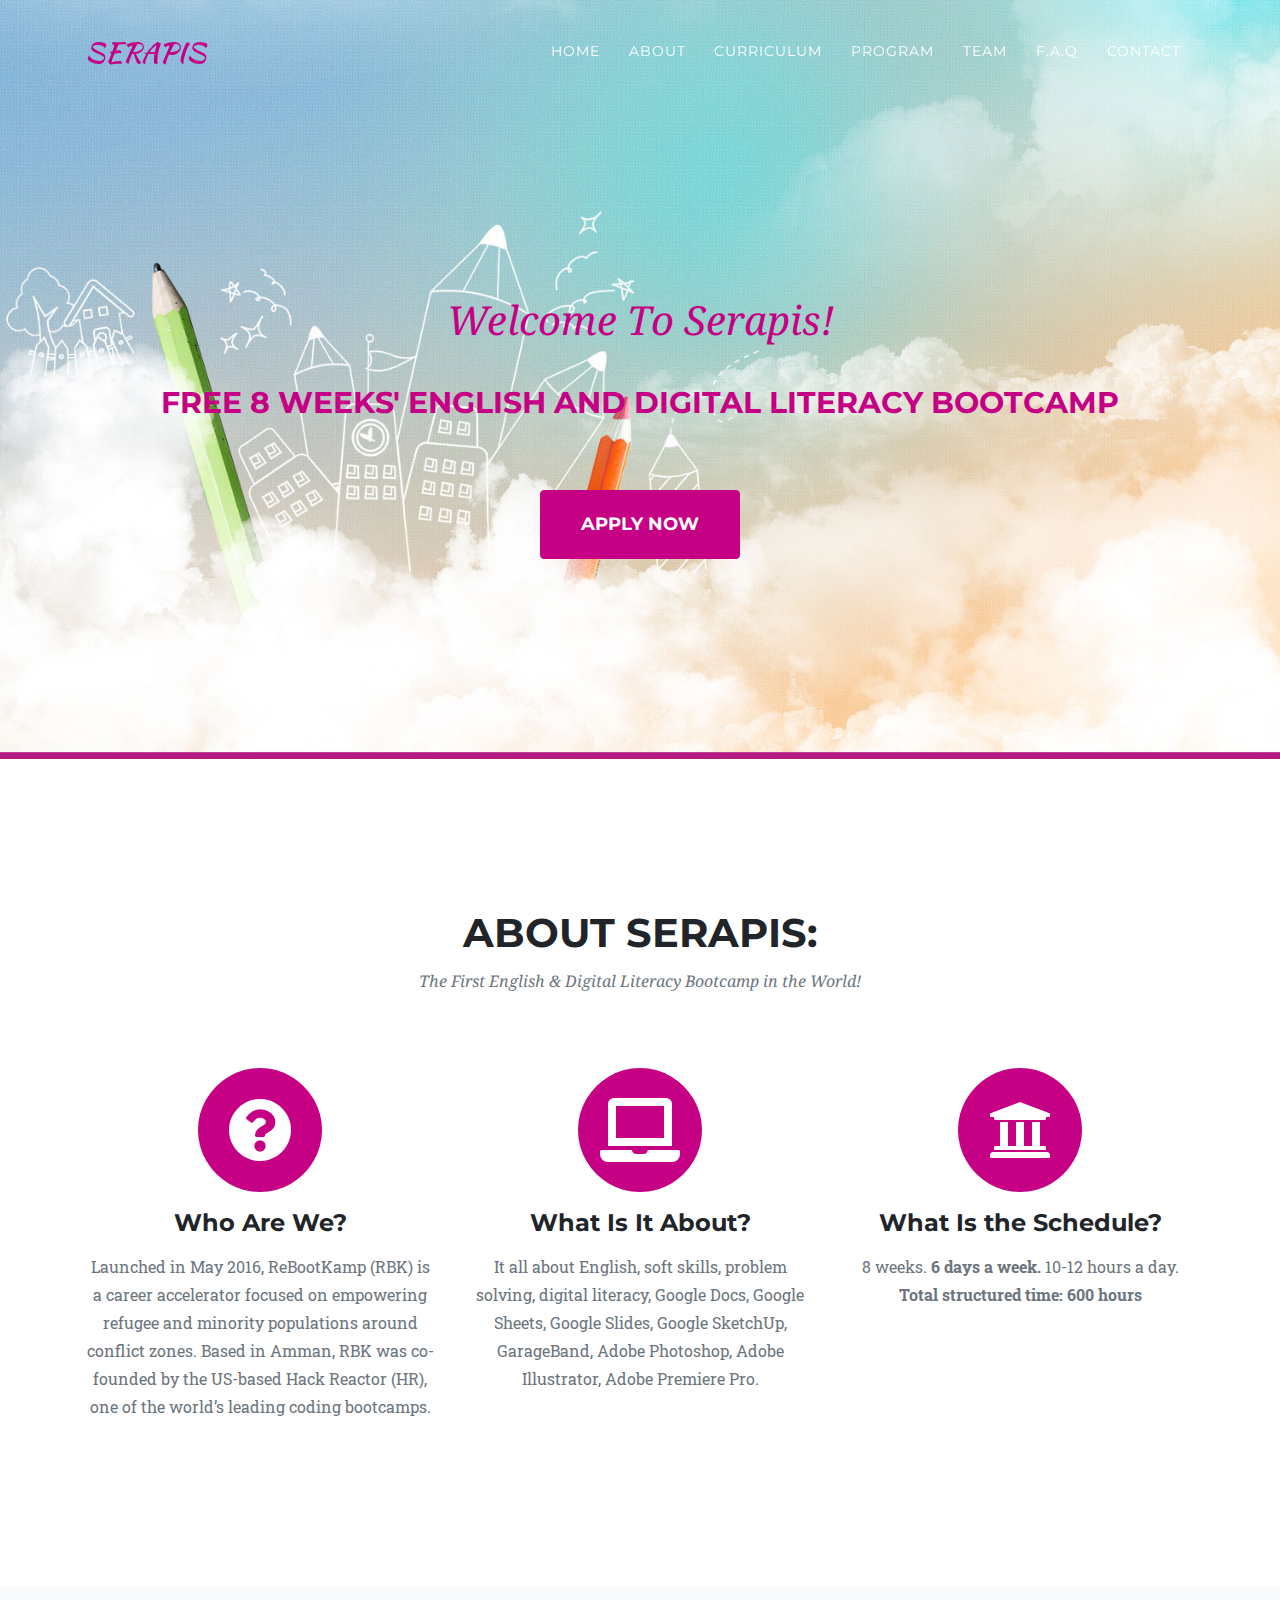
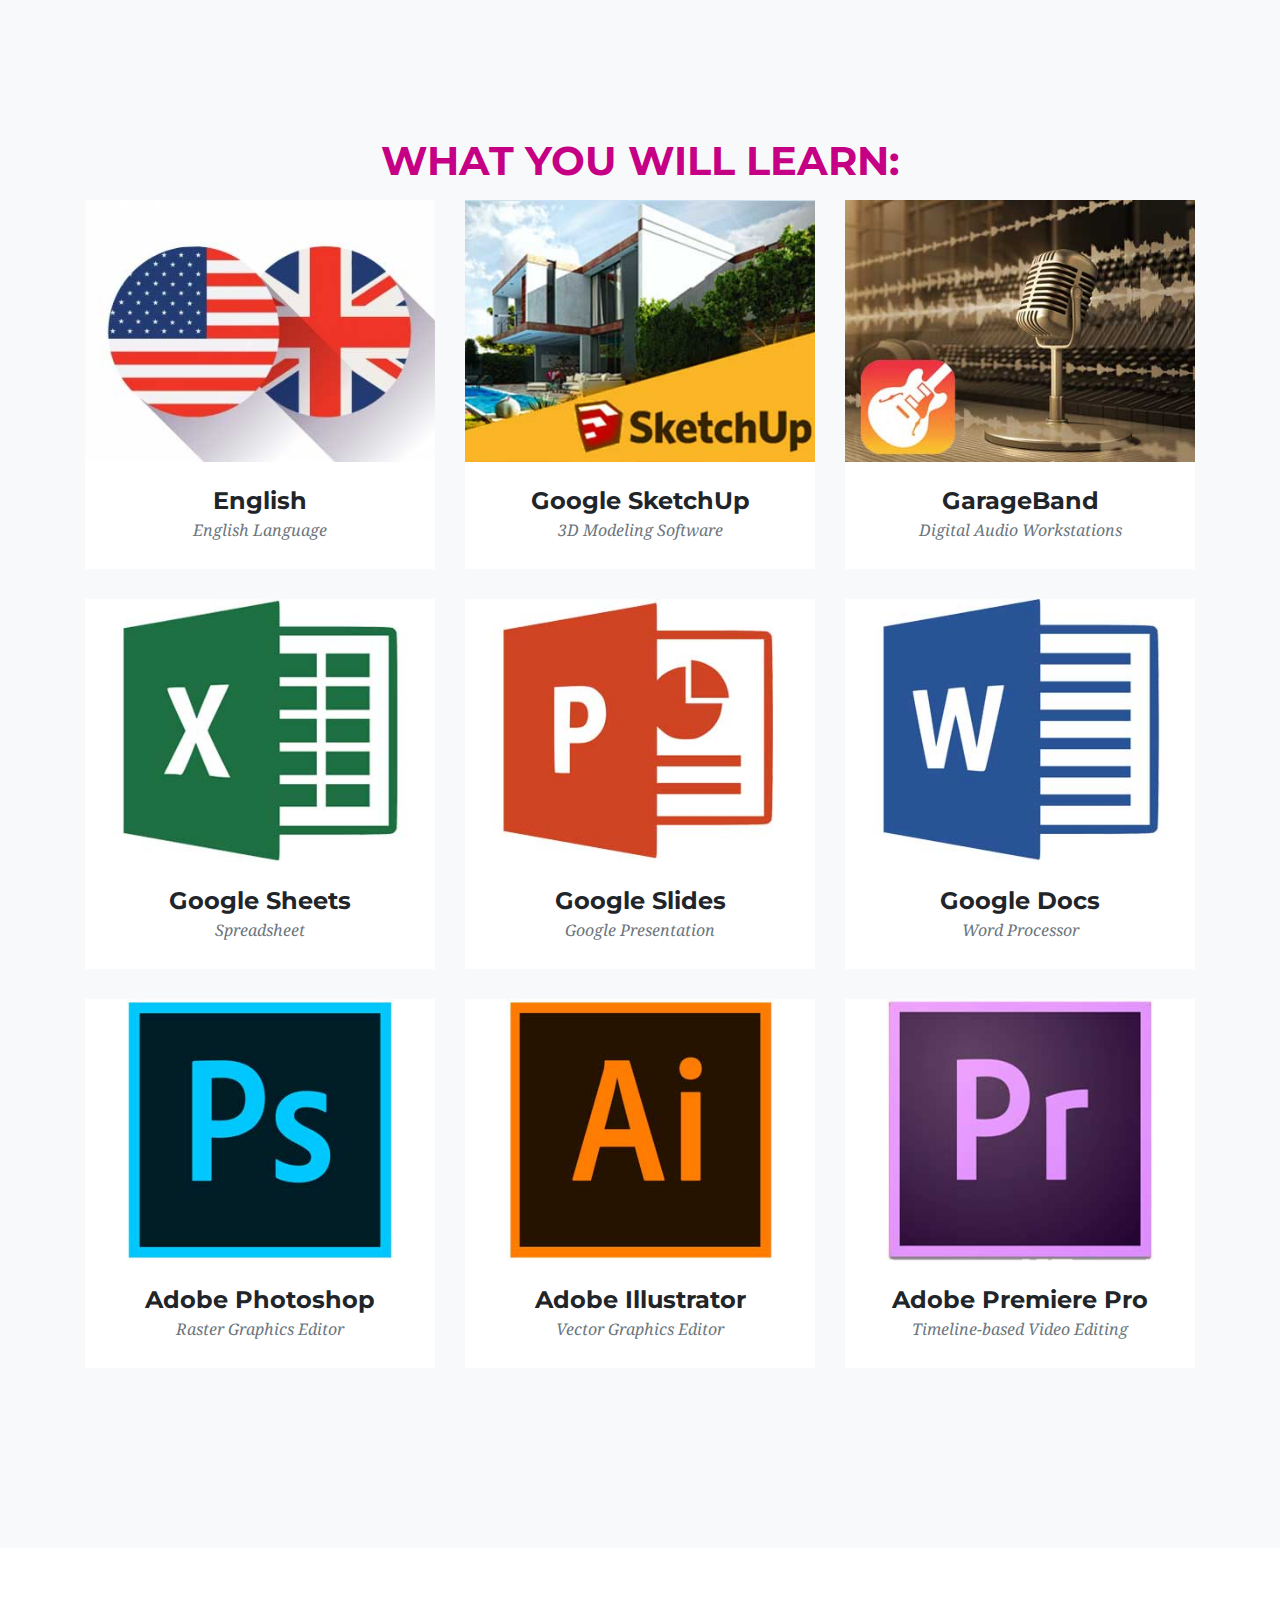
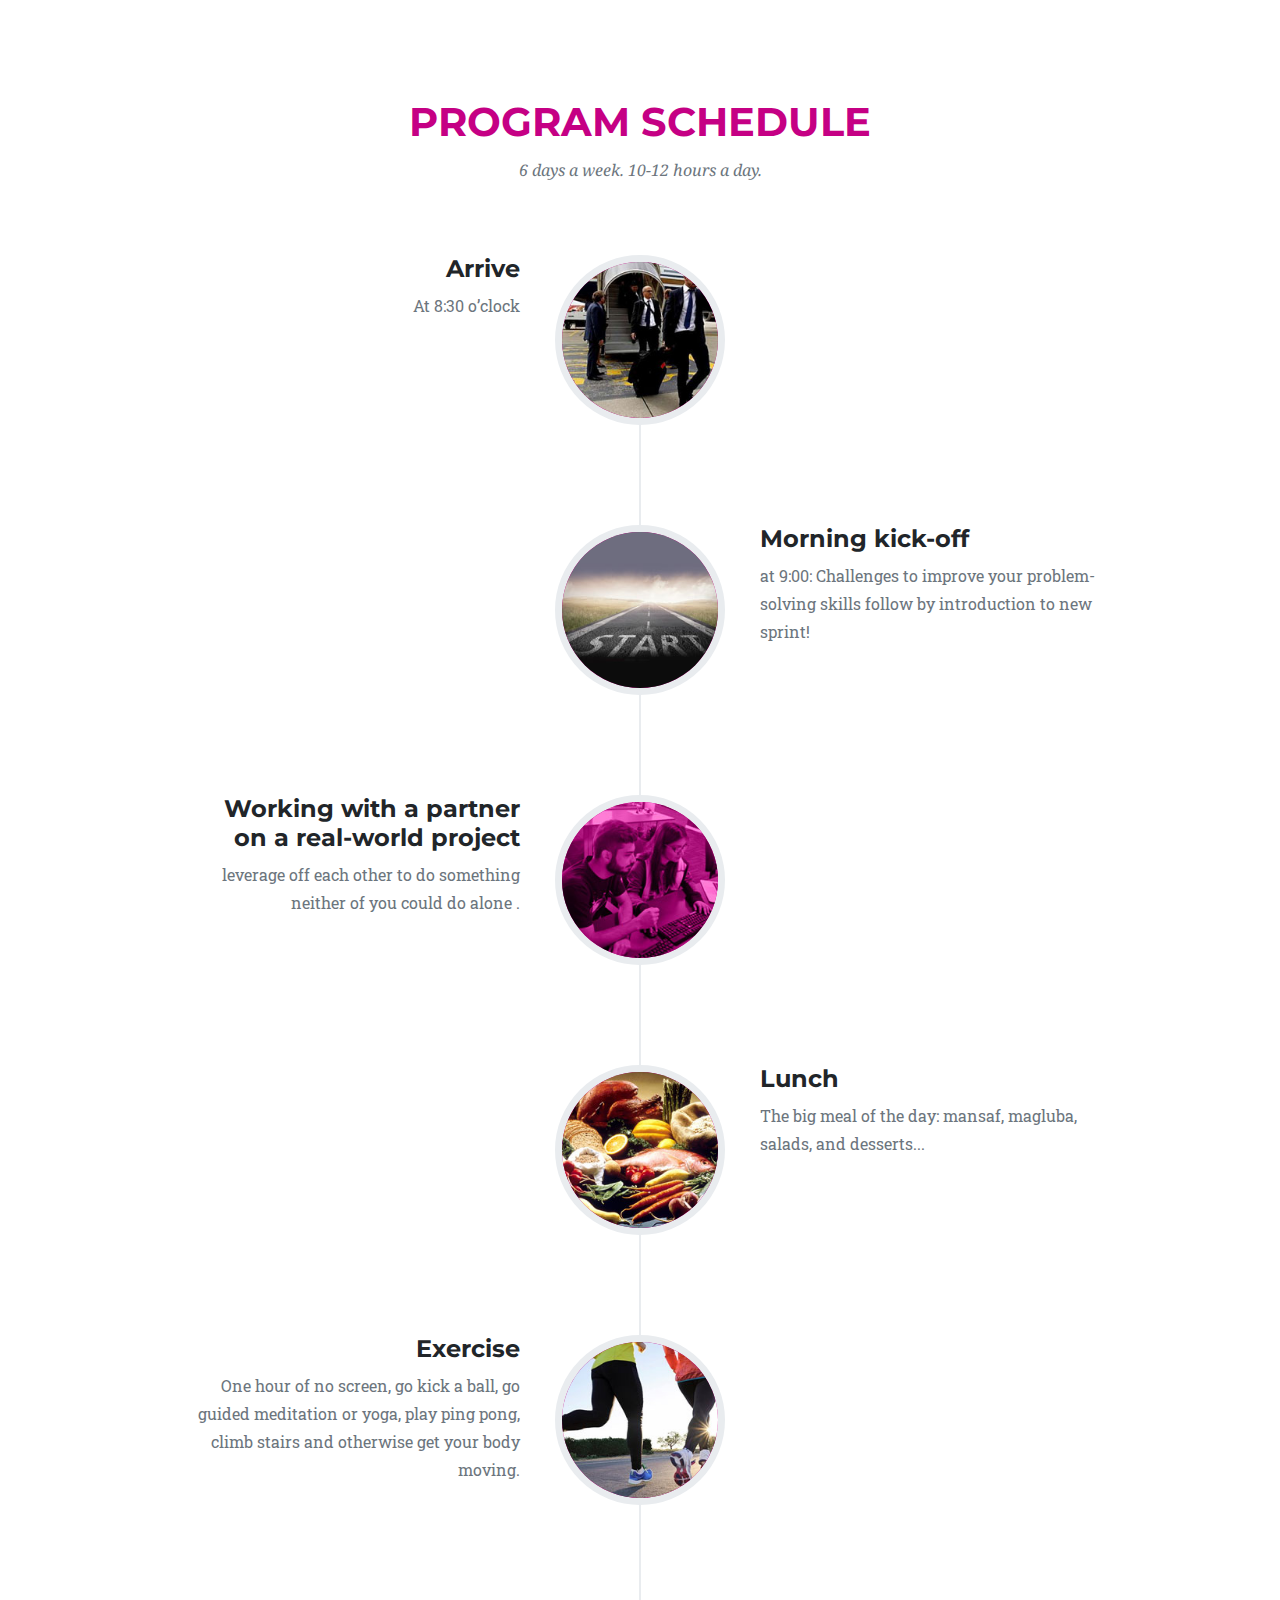
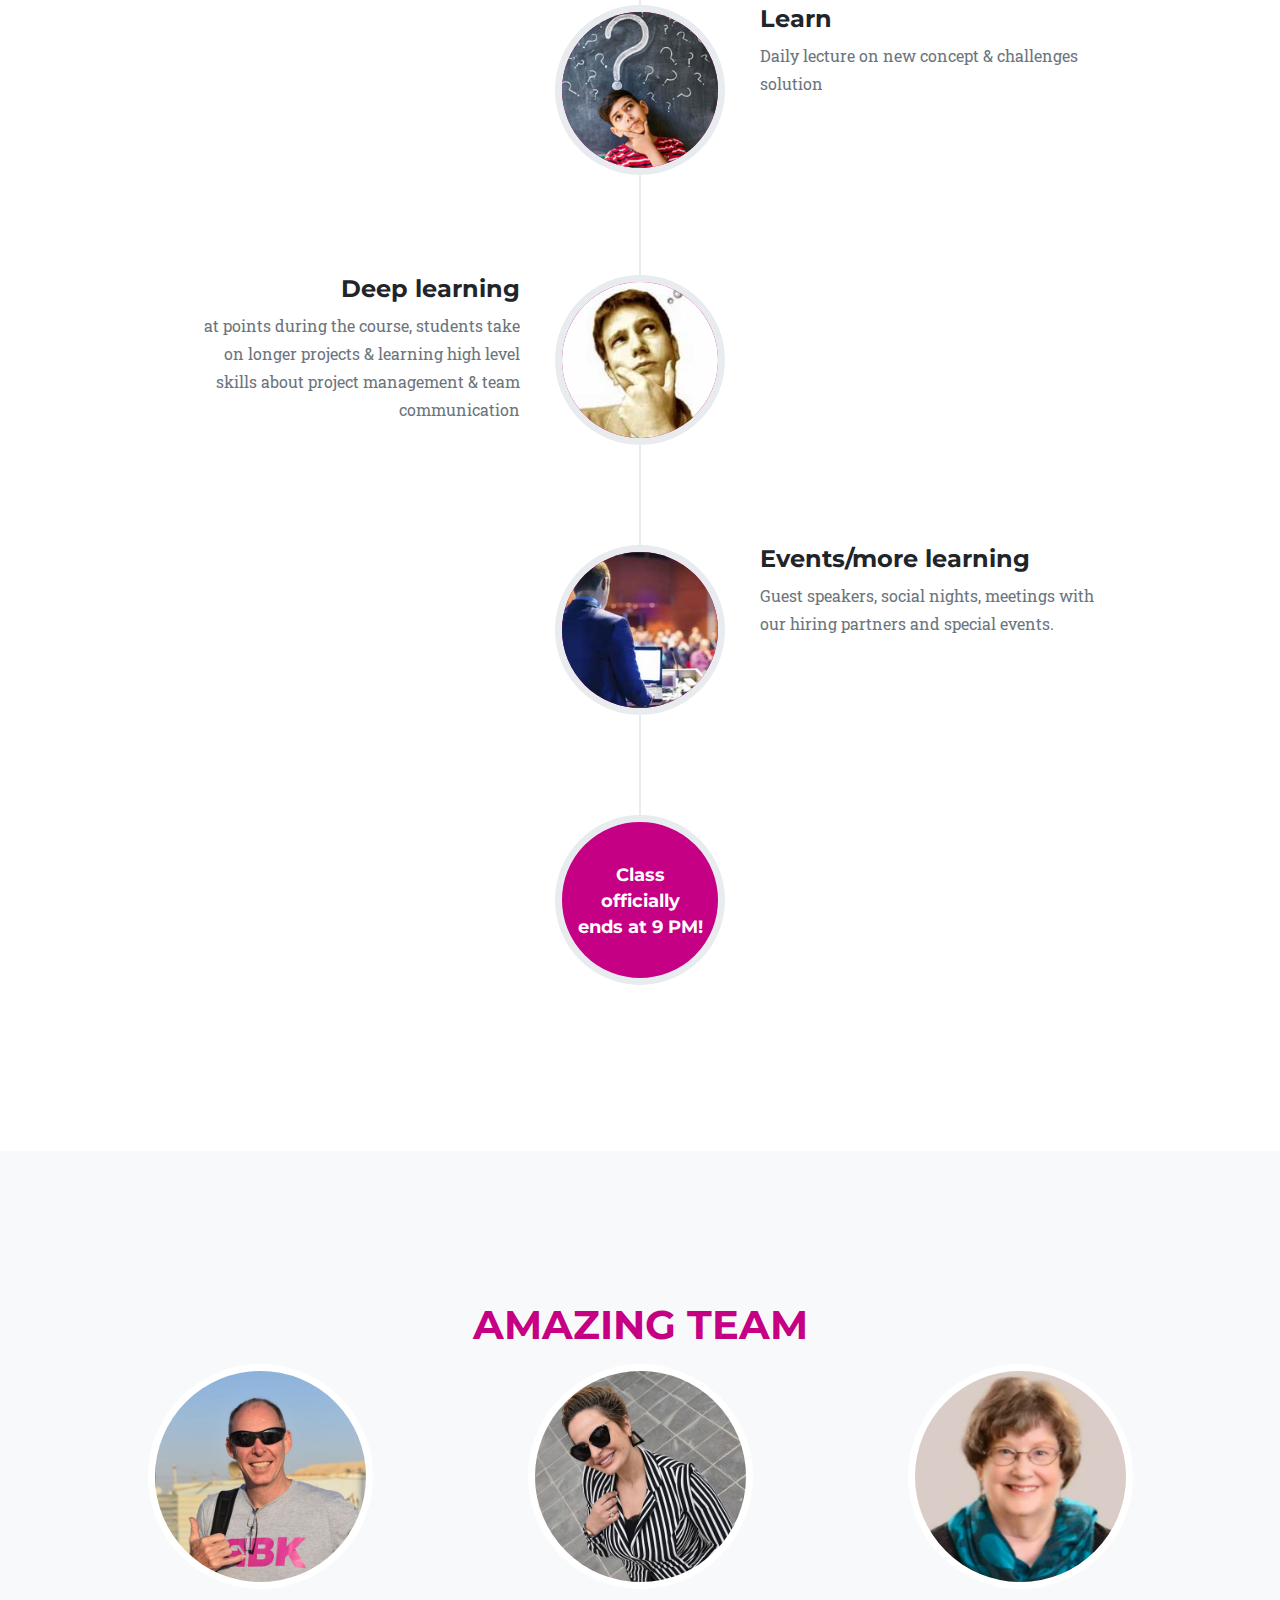
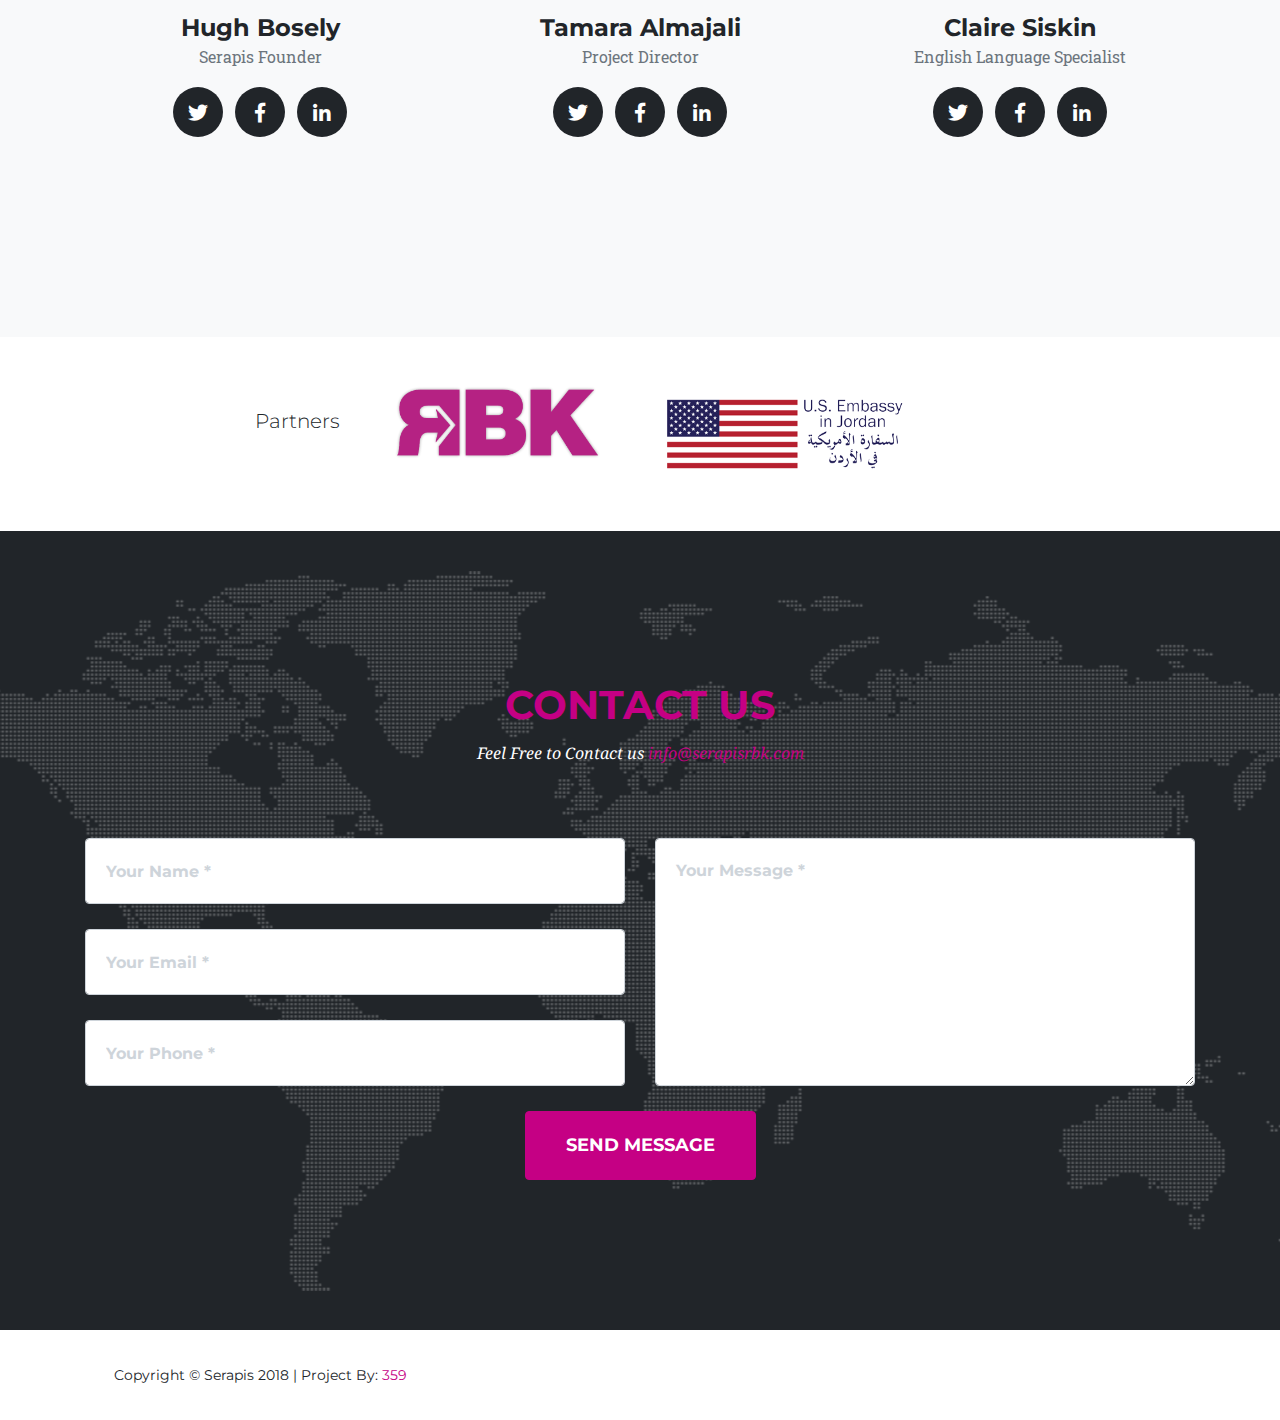
==== commit 84f8b84d: "(FIX) Update the F.A.Q" ====
--- a/index.html
+++ b/index.html
@@ -69,7 +69,7 @@
       <div class="container">
         <div class="intro-text">
           <div class="intro-lead-in" style="color:#C50084">Welcome To Serapis!</div>
-          <div class="intro-heading text-uppercase" style="color:#C50084">FREE 8 WEEKS ENGLISH AND DIGITAL LITERACY BOOTCAMP          </div>
+          <div class="intro-heading text-uppercase" style="color:#C50084">FREE 8 WEEKS' ENGLISH AND DIGITAL LITERACY BOOTCAMP          </div>
           <a class="btn btn-primary btn-xl text-uppercase js-scroll-trigger" href="apply/public">Apply Now</a>
         </div>
       </div>
@@ -80,8 +80,8 @@
       <div class="container">
         <div class="row">
           <div class="col-lg-12 text-center">
-            <h2 class="section-heading text-uppercase">About Serapis!</h2>
-            <h3 class="section-subheading text-muted">The First English & Digital Litracy Bootcamp in the World!</h3>
+            <h2 class="section-heading text-uppercase">About Serapis:</h2>
+            <h3 class="section-subheading text-muted">The First English & Digital Literacy Bootcamp in the World!</h3>
           </div>
         </div>
         <div class="row text-center">
@@ -99,14 +99,14 @@
               <i class="fas fa-laptop fa-stack-1x fa-inverse"></i>
             </span>
             <h4 class="service-heading">What Is It About?</h4>
-            <p class="text-muted">It all about English, Softskills, Problem Solving, Digital Litracy, Google Docs, Google Sheets, Google Slides, Google Sketch Up, Garageband, Adobe Photoshop, Adobe Illustrator, Adobe Premiere Pro .</p>
+            <p class="text-muted">It all about English, soft skills, problem solving, digital literacy, Google Docs, Google Sheets, Google Slides, Google SketchUp, GarageBand, Adobe Photoshop, Adobe Illustrator, Adobe Premiere Pro.</p>
           </div>
           <div class="col-md-4">
             <span class="fa-stack fa-4x">
               <i class="fas fa-circle fa-stack-2x text-primary"></i>
               <i class="fas fa-university  fa-stack-1x fa-inverse"></i>
             </span>
-            <h4 class="service-heading">What Is The Program?</h4>
+            <h4 class="service-heading">What Is the Schedule?</h4>
             <p class="text-muted">
               8 weeks.
              <b> 6 days a week.</b>
@@ -123,7 +123,7 @@
       <div class="container">
         <div class="row">
           <div class="col-lg-12 text-center">
-            <h2 class="section-heading text-uppercase" style="color:#C50084">What You Will Learn</h2>
+            <h2 class="section-heading text-uppercase" style="color:#C50084">What You Will Learn:</h2>
             <!-- <h3 class="section-subheading text-muted">Lorem ipsum dolor sit amet consectetur.</h3> -->
           </div>
         </div>
@@ -166,7 +166,7 @@
               <img class="img-fluid" src="img/learn/carageband.jpg" alt="">
             </a>
             <div class="portfolio-caption">
-              <h4>Garageband</h4>
+              <h4>GarageBand</h4>
               <p class="text-muted">Digital Audio Workstations</p>
             </div>
           </div>
@@ -292,7 +292,7 @@
                     <h4>Morning kick-off</h4>
                   </div>
                   <div class="timeline-body">
-                    <p class="text-muted">at 9:00: Challenges to improve your problem solving skills follow by introduction to new sprint!</p>
+                    <p class="text-muted">at 9:00: Challenges to improve your problem-solving skills follow by introduction to new sprint!</p>
                   </div>
                 </div>
               </li>
@@ -309,7 +309,7 @@
                   </div>
                 </div>
               </li>
-              
+
               <li class="timeline-inverted">
                 <div class="timeline-image">
                   <img class="rounded-circle img-fluid" src="img/program/food.jpg" alt="">
@@ -377,7 +377,7 @@
                       </li>
               <li class="timeline-inverted">
                 <div class="timeline-image">
-                  <h4>Class  
+                  <h4>Class
                     <br>officially
                     <br>ends at 9 PM!</h4>
                 </div>
@@ -476,7 +476,7 @@
     <!-- Clients -->
     <section class="py-5">
       <div class="container">
-        
+
         <div class="row">
           <div class="col-md-3 col-sm-6">
               <br>
@@ -492,8 +492,8 @@
               <img class="img-fluid d-block mx-auto" src="img/partners/us-flag.png" alt="us flag">
             </a>
           </div>
-        
-        
+
+
         </div>
       </div>
     </section>
@@ -619,7 +619,7 @@
       </div>
     </div>
 
-    <!-- Modal 2 
+    <!-- Modal 2
     <div class="portfolio-modal modal fade" id="portfolioModal2" tabindex="-1" role="dialog" aria-hidden="true">
       <div class="modal-dialog">
         <div class="modal-content">
@@ -632,7 +632,7 @@
             <div class="row">
               <div class="col-lg-8 mx-auto">
                 <div class="modal-body">
-                  <!-- Project Details Go Here 
+                  <!-- Project Details Go Here
                   <h2 class="text-uppercase">Project Name</h2>
                   <p class="item-intro text-muted">Lorem ipsum dolor sit amet consectetur.</p>
                   <img class="img-fluid d-block mx-auto" src="img/portfolio/02-full.jpg" alt="">
@@ -653,7 +653,7 @@
       </div>
     </div>
 
-    <!-- Modal 3 
+    <!-- Modal 3
     <div class="portfolio-modal modal fade" id="portfolioModal3" tabindex="-1" role="dialog" aria-hidden="true">
       <div class="modal-dialog">
         <div class="modal-content">
@@ -666,7 +666,7 @@
             <div class="row">
               <div class="col-lg-8 mx-auto">
                 <div class="modal-body">
-                  <!-- Project Details Go Here 
+                  <!-- Project Details Go Here
                   <h2 class="text-uppercase">Project Name</h2>
                   <p class="item-intro text-muted">Lorem ipsum dolor sit amet consectetur.</p>
                   <img class="img-fluid d-block mx-auto" src="img/portfolio/03-full.jpg" alt="">
@@ -687,7 +687,7 @@
       </div>
     </div>
 
-    <!-- Modal 4 
+    <!-- Modal 4
     <div class="portfolio-modal modal fade" id="portfolioModal4" tabindex="-1" role="dialog" aria-hidden="true">
       <div class="modal-dialog">
         <div class="modal-content">
@@ -700,7 +700,7 @@
             <div class="row">
               <div class="col-lg-8 mx-auto">
                 <div class="modal-body">
-                  <!-- Project Details Go Here 
+                  <!-- Project Details Go Here
                   <h2 class="text-uppercase">Project Name</h2>
                   <p class="item-intro text-muted">Lorem ipsum dolor sit amet consectetur.</p>
                   <img class="img-fluid d-block mx-auto" src="img/portfolio/04-full.jpg" alt="">
@@ -721,7 +721,7 @@
       </div>
     </div>
 
-    <!-- Modal 5 
+    <!-- Modal 5
     <div class="portfolio-modal modal fade" id="portfolioModal5" tabindex="-1" role="dialog" aria-hidden="true">
       <div class="modal-dialog">
         <div class="modal-content">
@@ -755,7 +755,7 @@
       </div>
     </div>
 
-    <!-- Modal 6 
+    <!-- Modal 6
     <div class="portfolio-modal modal fade" id="portfolioModal6" tabindex="-1" role="dialog" aria-hidden="true">
       <div class="modal-dialog">
         <div class="modal-content">
@@ -768,7 +768,7 @@
             <div class="row">
               <div class="col-lg-8 mx-auto">
                 <div class="modal-body">
-                  <!-- Project Details Go Here 
+                  <!-- Project Details Go Here
                   <h2 class="text-uppercase">Project Name</h2>
                   <p class="item-intro text-muted">Lorem ipsum dolor sit amet consectetur.</p>
                   <img class="img-fluid d-block mx-auto" src="img/portfolio/06-full.jpg" alt="">
